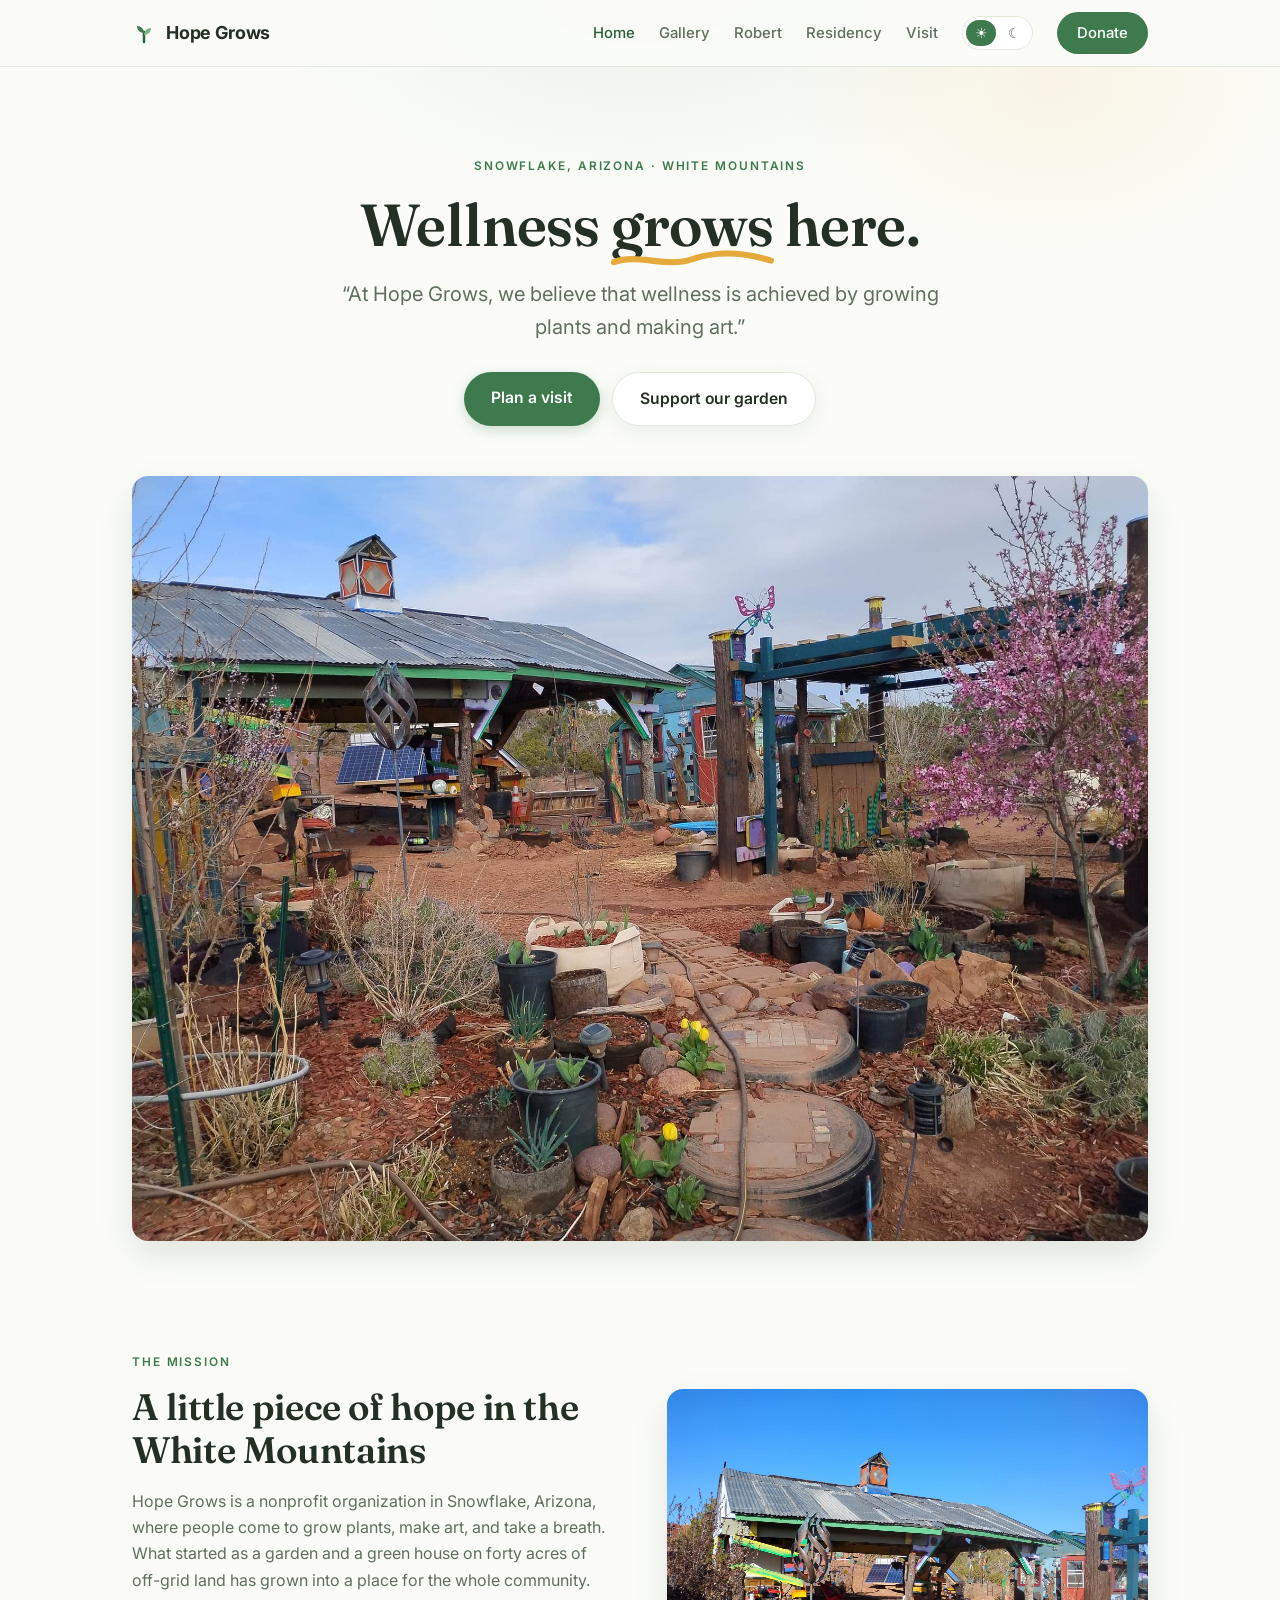
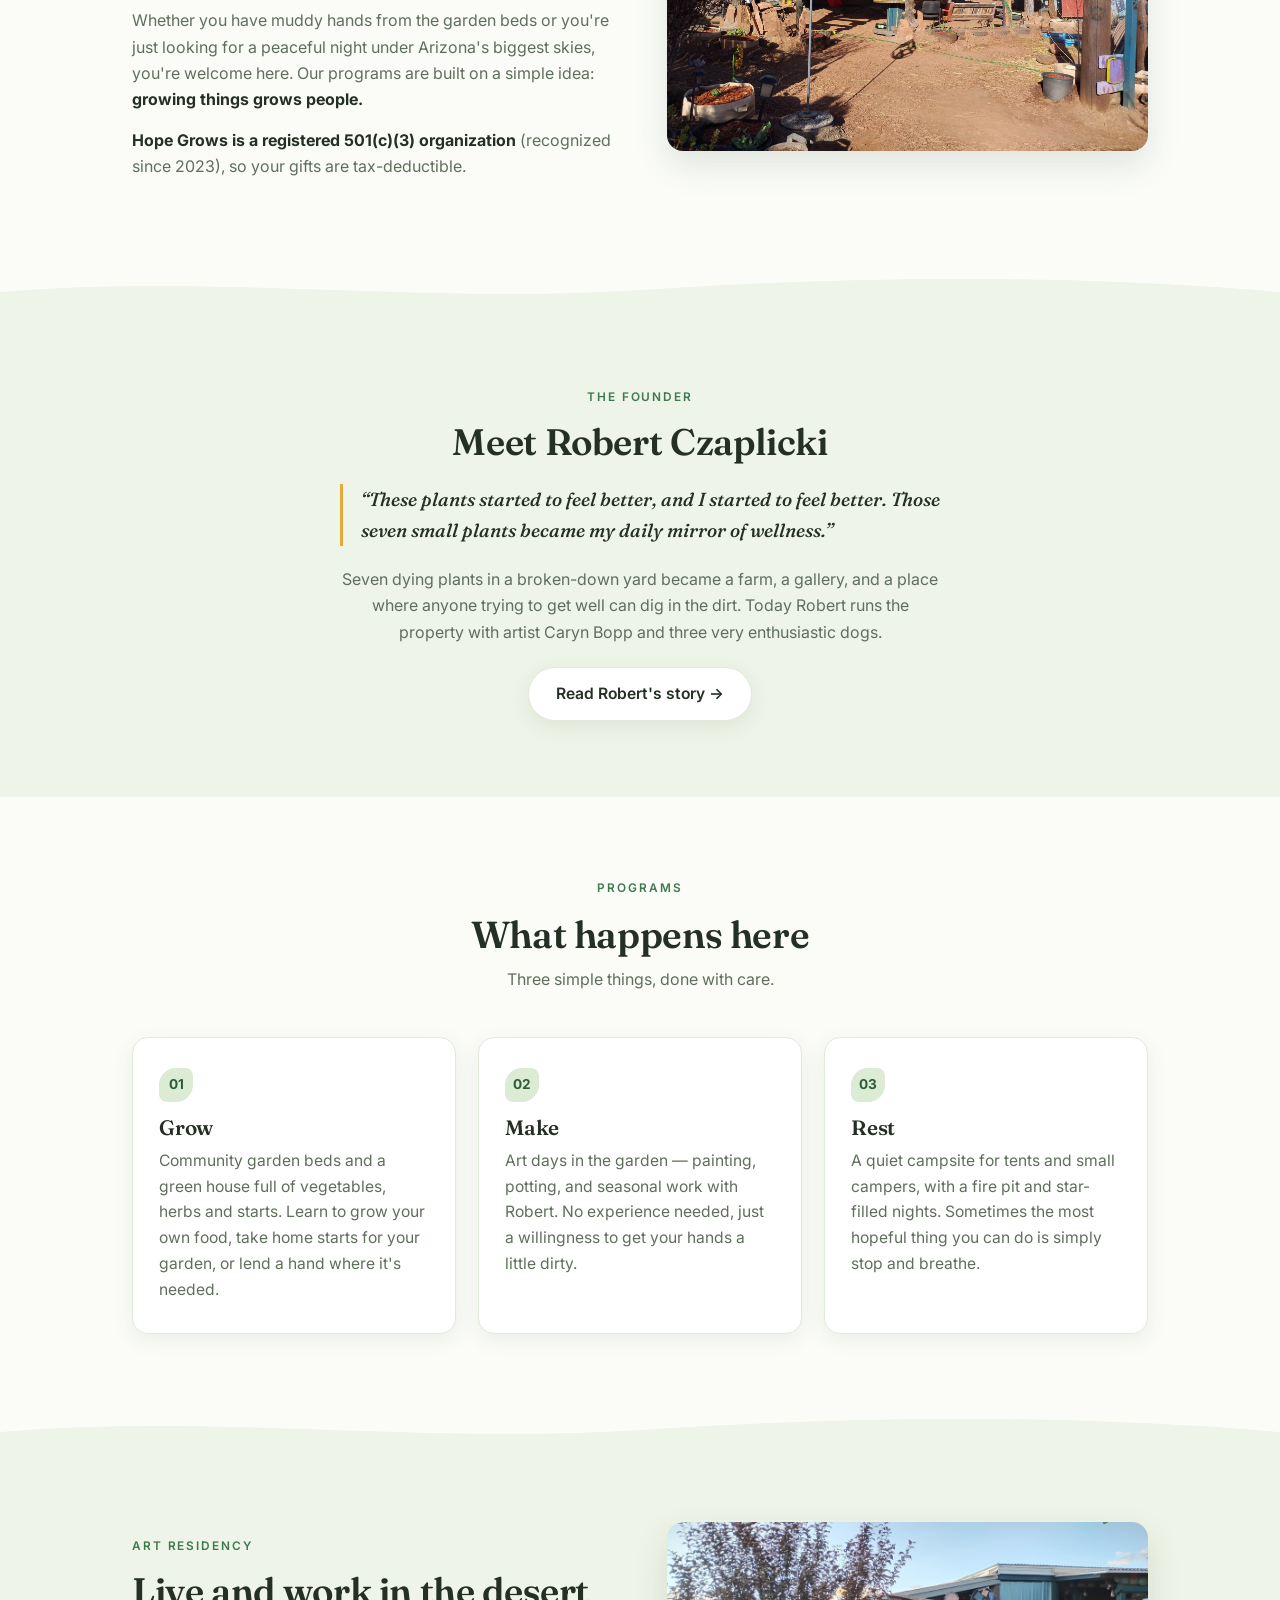
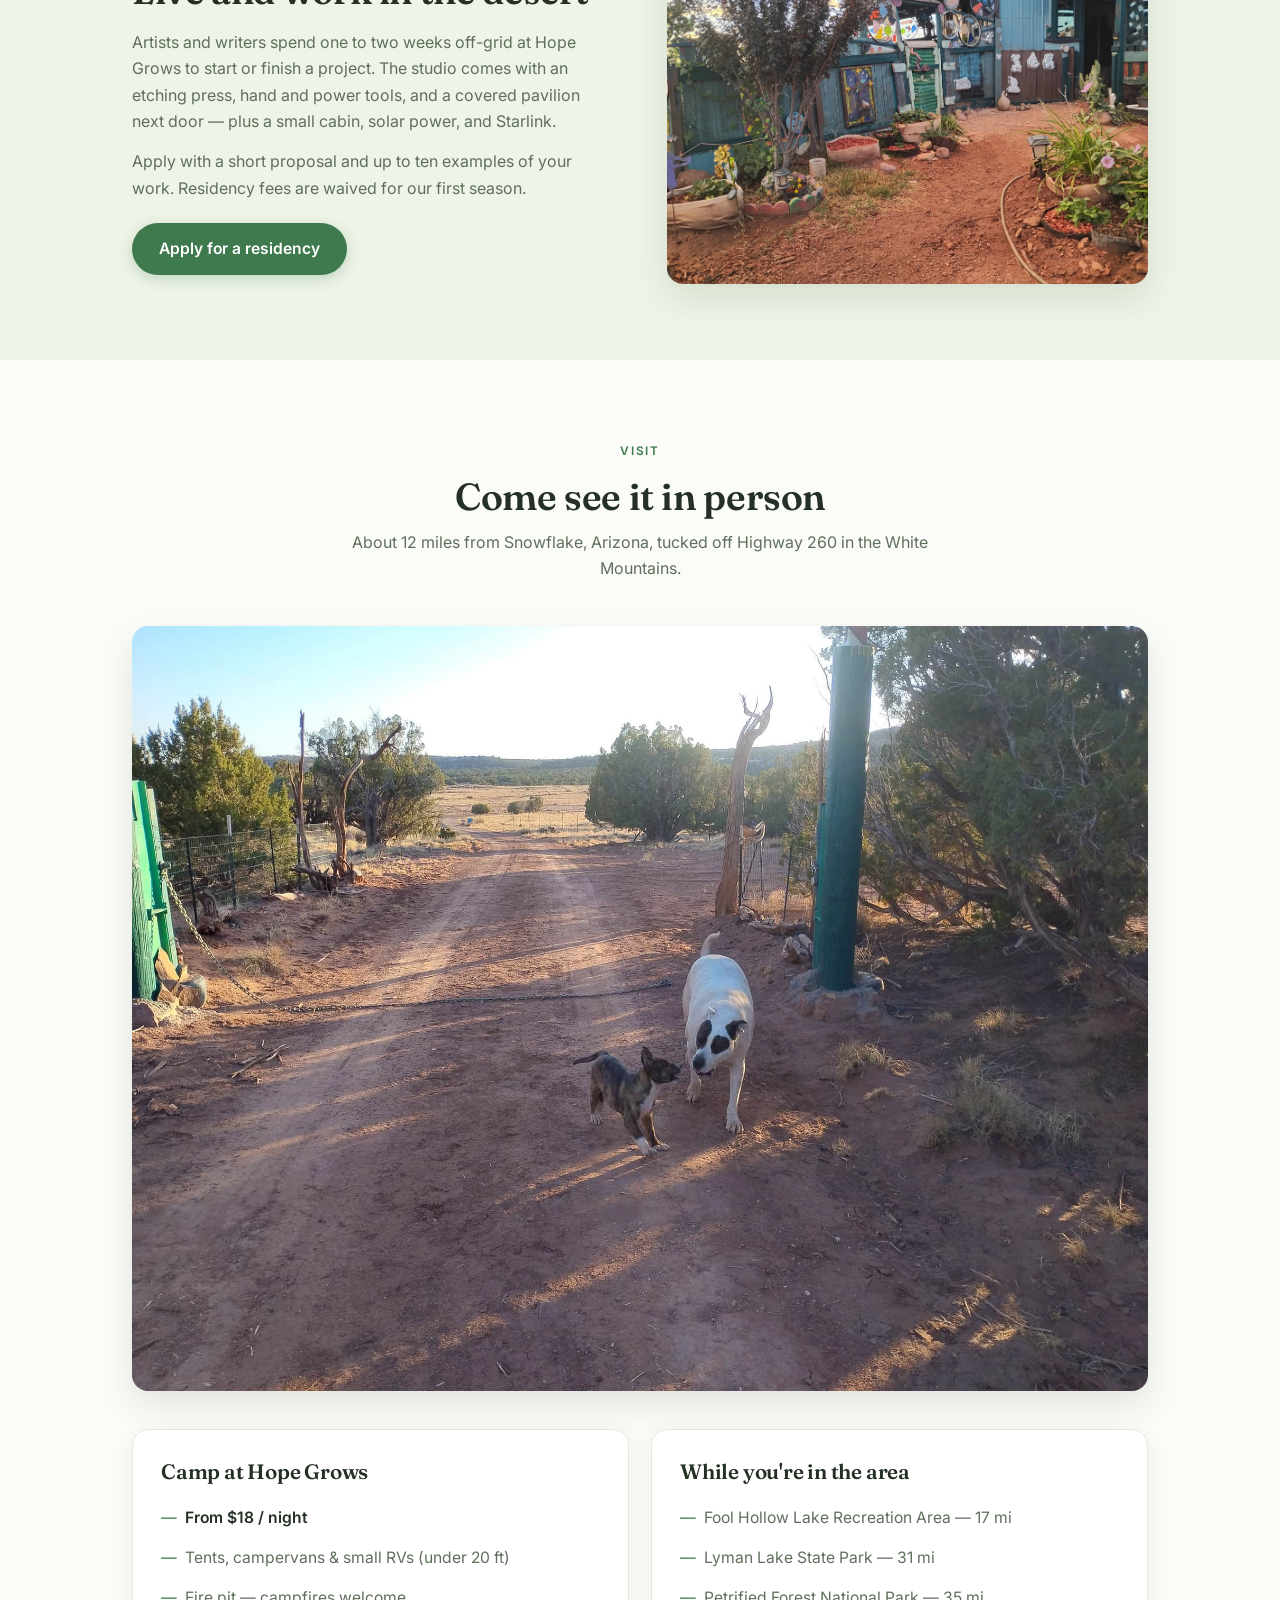
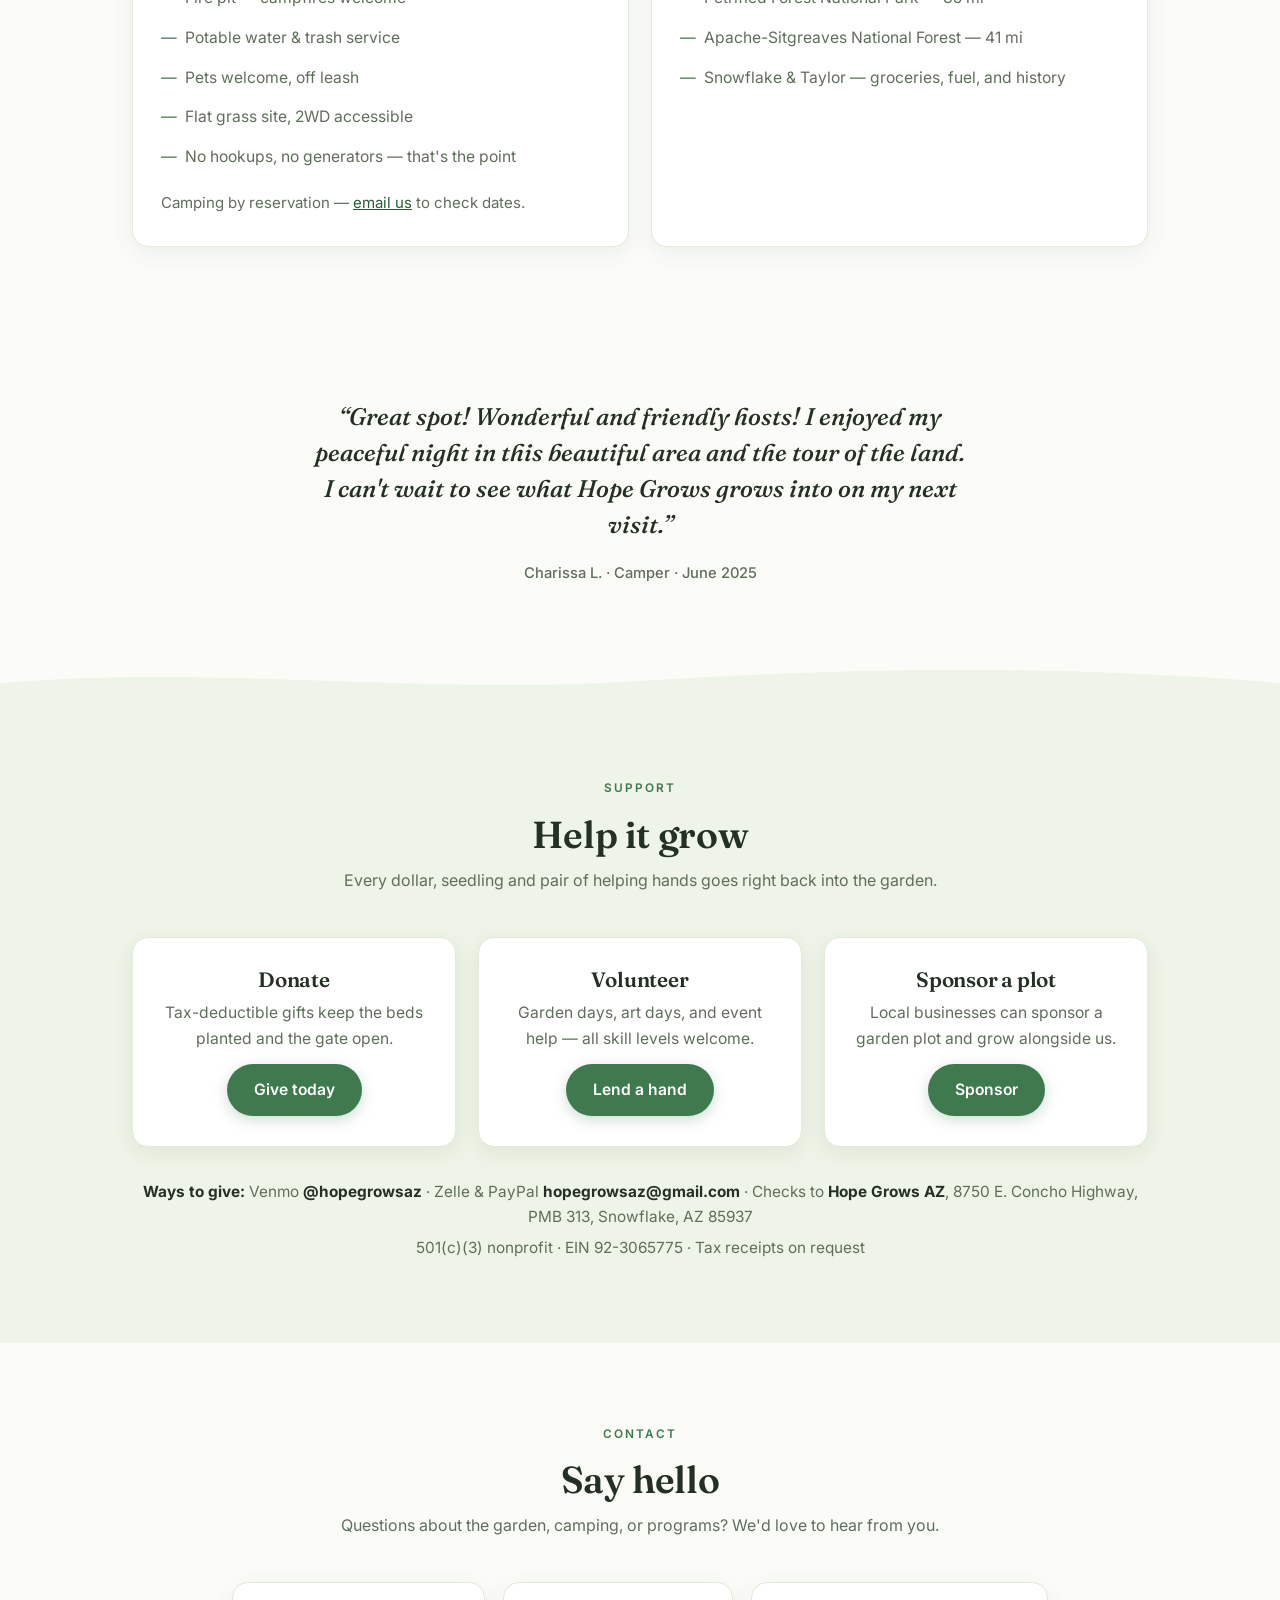
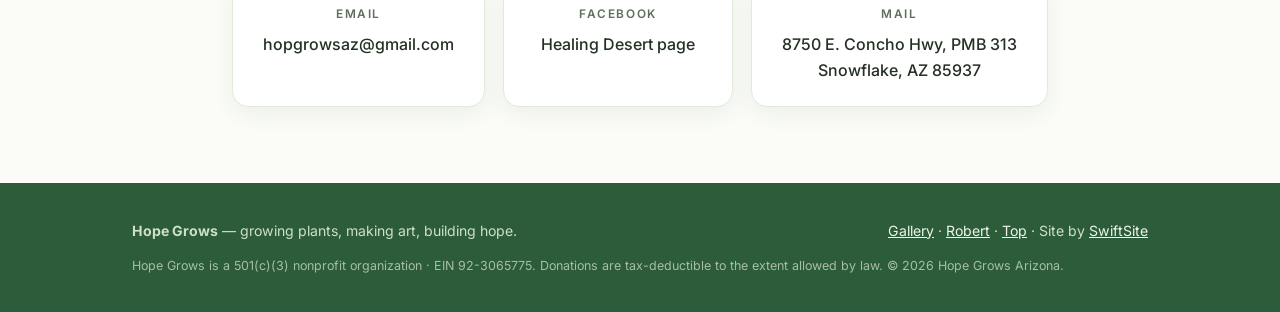
==== work/hope-grows/index.html @ 609e3924 "SwiftSite agency site + Hope Grows site (gallery, Robert, light/dark, leaf bursts)" ====
<!DOCTYPE html>
<html lang="en">
<head>
<meta charset="UTF-8">
<meta name="viewport" content="width=device-width, initial-scale=1.0">
<title>Hope Grows — Wellness Through Plants &amp; Art · Snowflake, Arizona</title>
<meta name="description" content="Hope Grows is a nonprofit in the White Mountains of Arizona where wellness is achieved by growing plants and making art. Founded by Robert Czaplicki. Community garden, art residency, and quiet camping near Snowflake, AZ.">
<!--
  HOPE GROWS — static site (index / gallery / robert).
  EDIT BEFORE GOING LIVE:
    - email addresses (hopgrowsaz@gmail.com, hopegrowsartresidency@gmail.com)
    - photos in assets/photos & assets/gallery — all REAL photos (Hipcamp +
      their own hopegrowsaz.org). Add more real photos; never generated ones.
    - content facts (EIN, address, payments) came from hopegrowsaz.org — confirm
      with Robert. Robert's photo (robert-build.jpg) assumed to be him — confirm.
  Robert does NOT sell his art — it decorates the property.
-->
<link rel="preconnect" href="https://fonts.googleapis.com">
<link rel="preconnect" href="https://fonts.gstatic.com" crossorigin>
<link href="https://fonts.googleapis.com/css2?family=Fraunces:ital,opsz,wght@0,9..144,500;0,9..144,600;0,9..144,700;1,9..144,500&family=Inter:wght@400;500;600;700&display=swap" rel="stylesheet">
<link rel="stylesheet" href="assets/site.css">
<script>try{var t=localStorage.getItem('hg-theme');if(!t)t=window.matchMedia('(prefers-color-scheme: dark)').matches?'dark':'light';if(t==='dark')document.documentElement.classList.add('dark');}catch(e){}</script>
</head>
<body>

<nav>
  <div class="container nav-inner">
    <a class="logo" href="index.html">
      <svg viewBox="0 0 24 24" fill="none" aria-hidden="true">
        <g class="sprout">
          <path class="lg-stem" d="M12 21V11" stroke-width="2.5" stroke-linecap="round"/>
          <path class="lg-1" d="M12 12C12 8 9 5 5 5c0 4 3 7 7 7Z"/>
          <path class="lg-2" d="M12 14c0-4 3-7 7-7 0 4-3 7-7 7Z"/>
        </g>
      </svg>
      Hope Grows
    </a>
    <div class="nav-links">
      <a href="index.html" class="active">Home</a>
      <a href="gallery.html">Gallery</a>
      <a href="robert.html">Robert</a>
      <a href="#residency">Residency</a>
      <a href="#visit">Visit</a>
      <span class="theme-toggle" role="group" aria-label="Color theme">
        <button type="button" class="theme-btn" data-theme="light" aria-label="Light mode" title="Light mode">☀</button>
        <button type="button" class="theme-btn" data-theme="dark" aria-label="Dark mode" title="Dark mode">☾</button>
      </span>
      <a class="nav-donate" href="#support">Donate</a>
    </div>
  </div>
</nav>

<header class="hero" id="top">
  <div class="container">
    <span class="eyebrow">Snowflake, Arizona · White Mountains</span>
    <h1>Wellness <span class="squiggle">grows</span> here.</h1>
    <p class="tagline">“At Hope Grows, we believe that wellness is achieved by growing plants and making art.”</p>
    <div class="hero-btns">
      <a class="btn" href="#visit">Plan a visit</a>
      <a class="btn btn-ghost" href="#support">Support our garden</a>
    </div>
    <div class="photo reveal">
      <img src="assets/photos/property-garden.jpg" alt="The garden at Hope Grows: stepping-stone path, tire planters and a blossoming tree">
    </div>
  </div>
</header>

<section id="mission">
  <div class="container split">
    <div class="reveal">
      <span class="eyebrow">The mission</span>
      <h2>A little piece of hope in the White Mountains</h2>
      <p>Hope Grows is a nonprofit organization in Snowflake, Arizona, where people come to
        grow plants, make art, and take a breath. What started as a garden and a green house
        on forty acres of off-grid land has grown into a place for the whole community.</p>
      <p>Whether you have muddy hands from the garden beds or you're just looking for a
        peaceful night under Arizona's biggest skies, you're welcome here. Our programs are
        built on a simple idea: <strong>growing things grows people.</strong></p>
      <p><strong>Hope Grows is a registered 501(c)(3) organization</strong> (recognized since 2023),
        so your gifts are tax-deductible.</p>
    </div>
    <div class="photo reveal">
      <img src="assets/photos/property-pavilion.jpg" alt="The open-air pavilion at Hope Grows with garden art and a blue sky">
    </div>
  </div>
</section>

<div class="wave" aria-hidden="true"><svg viewBox="0 0 1440 36" preserveAspectRatio="none"><path d="M0 22 C 240 4, 480 34, 720 20 S 1200 4, 1440 22 L1440 36 L0 36 Z" fill="currentColor"/></svg></div>

<section class="section-tint" id="robert-teaser">
  <div class="container" style="text-align:center; max-width:760px;">
    <span class="eyebrow">The founder</span>
    <h2 class="reveal" style="font-size:clamp(1.7rem,3.6vw,2.3rem); margin-bottom:16px;">Meet Robert Czaplicki</h2>
    <div class="pull reveal" style="text-align:left; max-width:600px; margin: 20px auto;">
      “These plants started to feel better, and I started to feel better. Those seven small
      plants became my daily mirror of wellness.”
    </div>
    <p class="reveal" style="color:var(--muted); max-width:600px; margin:0 auto 22px;">
      Seven dying plants in a broken-down yard became a farm, a gallery, and a place where
      anyone trying to get well can dig in the dirt. Today Robert runs the property with
      artist Caryn Bopp and three very enthusiastic dogs.</p>
    <a class="btn btn-ghost reveal" href="robert.html">Read Robert's story →</a>
  </div>
</section>

<section id="programs">
  <div class="container">
    <div class="section-head">
      <span class="eyebrow">Programs</span>
      <h2>What happens here</h2>
      <p>Three simple things, done with care.</p>
    </div>
    <div class="grid-3">
      <article class="card reveal">
        <div class="leaf-dot">01</div>
        <h3>Grow</h3>
        <p>Community garden beds and a green house full of vegetables, herbs and starts.
          Learn to grow your own food, take home starts for your garden, or lend a hand
          where it's needed.</p>
      </article>
      <article class="card reveal">
        <div class="leaf-dot">02</div>
        <h3>Make</h3>
        <p>Art days in the garden — painting, potting, and seasonal work with Robert.
          No experience needed, just a willingness to get your hands a little dirty.</p>
      </article>
      <article class="card reveal">
        <div class="leaf-dot">03</div>
        <h3>Rest</h3>
        <p>A quiet campsite for tents and small campers, with a fire pit and star-filled
          nights. Sometimes the most hopeful thing you can do is simply stop and breathe.</p>
      </article>
    </div>
  </div>
</section>

<div class="wave" aria-hidden="true"><svg viewBox="0 0 1440 36" preserveAspectRatio="none"><path d="M0 22 C 240 4, 480 34, 720 20 S 1200 4, 1440 22 L1440 36 L0 36 Z" fill="currentColor"/></svg></div>

<section id="residency" class="section-tint">
  <div class="container split">
    <div class="reveal">
      <span class="eyebrow">Art residency</span>
      <h2>Live and work in the desert</h2>
      <p>Artists and writers spend one to two weeks off-grid at Hope Grows to start or
        finish a project. The studio comes with an etching press, hand and power tools,
        and a covered pavilion next door — plus a small cabin, solar power, and Starlink.</p>
      <p>Apply with a short proposal and up to ten examples of your work. Residency fees
        are waived for our first season.</p>
      <a class="btn" href="mailto:hopegrowsartresidency@gmail.com?subject=Art%20Residency" style="margin-top:8px">Apply for a residency</a>
    </div>
    <div class="photo reveal">
      <img src="assets/photos/residency-studio.jpg" alt="The art studio at Hope Grows">
    </div>
  </div>
</section>

<section id="visit">
  <div class="container">
    <div class="section-head">
      <span class="eyebrow">Visit</span>
      <h2>Come see it in person</h2>
      <p>About 12 miles from Snowflake, Arizona, tucked off Highway 260 in the White Mountains.</p>
    </div>
    <div class="photo photo-band reveal">
      <img src="assets/photos/property-road.jpg" alt="The dirt road and gate at Hope Grows in golden evening light">
    </div>
    <div class="visit-grid">
      <div class="visit-card reveal">
        <h3>Camp at Hope Grows</h3>
        <ul>
          <li><span class="price">From $18 / night</span></li>
          <li>Tents, campervans &amp; small RVs (under 20 ft)</li>
          <li>Fire pit — campfires welcome</li>
          <li>Potable water &amp; trash service</li>
          <li>Pets welcome, off leash</li>
          <li>Flat grass site, 2WD accessible</li>
          <li>No hookups, no generators — that's the point</li>
        </ul>
        <p style="margin-top:14px;color:var(--muted);font-size:0.94rem">
          Camping by reservation —
          <a href="mailto:hopgrowsaz@gmail.com?subject=Camping%20reservation%20request">email us</a>
          to check dates.</p>
      </div>
      <div class="visit-card reveal">
        <h3>While you're in the area</h3>
        <ul>
          <li>Fool Hollow Lake Recreation Area — 17 mi</li>
          <li>Lyman Lake State Park — 31 mi</li>
          <li>Petrified Forest National Park — 35 mi</li>
          <li>Apache-Sitgreaves National Forest — 41 mi</li>
          <li>Snowflake &amp; Taylor — groceries, fuel, and history</li>
        </ul>
      </div>
    </div>
  </div>
</section>

<section id="testimonial">
  <div class="container quote reveal">
    <blockquote>“Great spot! Wonderful and friendly hosts! I enjoyed my peaceful night in this beautiful
      area and the tour of the land. I can't wait to see what Hope Grows grows into on my next visit.”</blockquote>
    <cite>Charissa L. · Camper · June 2025</cite>
  </div>
</section>

<div class="wave" aria-hidden="true"><svg viewBox="0 0 1440 36" preserveAspectRatio="none"><path d="M0 22 C 240 4, 480 34, 720 20 S 1200 4, 1440 22 L1440 36 L0 36 Z" fill="currentColor"/></svg></div>

<section id="support" class="section-tint">
  <div class="container">
    <div class="section-head">
      <span class="eyebrow">Support</span>
      <h2>Help it grow</h2>
      <p>Every dollar, seedling and pair of helping hands goes right back into the garden.</p>
    </div>
    <div class="grid-3">
      <div class="card reveal" style="text-align:center">
        <h3>Donate</h3>
        <p>Tax-deductible gifts keep the beds planted and the gate open.</p>
        <a class="btn" href="mailto:hopgrowsaz@gmail.com?subject=I%20want%20to%20donate" style="margin-top:12px">Give today</a>
      </div>
      <div class="card reveal" style="text-align:center">
        <h3>Volunteer</h3>
        <p>Garden days, art days, and event help — all skill levels welcome.</p>
        <a class="btn" href="mailto:hopgrowsaz@gmail.com?subject=Volunteering%20at%20Hope%20Grows" style="margin-top:12px">Lend a hand</a>
      </div>
      <div class="card reveal" style="text-align:center">
        <h3>Sponsor a plot</h3>
        <p>Local businesses can sponsor a garden plot and grow alongside us.</p>
        <a class="btn" href="mailto:hopgrowsaz@gmail.com?subject=Sponsoring%20a%20garden%20plot" style="margin-top:12px">Sponsor</a>
      </div>
    </div>
    <div class="donate-ways reveal">
      <p><strong>Ways to give:</strong> Venmo <strong>@hopegrowsaz</strong> · Zelle &amp; PayPal
        <strong>hopegrowsaz@gmail.com</strong> · Checks to <strong>Hope Grows AZ</strong>,
        8750 E. Concho Highway, PMB 313, Snowflake, AZ 85937</p>
      <p>501(c)(3) nonprofit · EIN 92-3065775 · Tax receipts on request</p>
    </div>
  </div>
</section>

<section id="contact">
  <div class="container">
    <div class="section-head">
      <span class="eyebrow">Contact</span>
      <h2>Say hello</h2>
      <p>Questions about the garden, camping, or programs? We'd love to hear from you.</p>
    </div>
    <div class="contact-grid">
      <div class="contact-item reveal">
        <div class="label">Email</div>
        <a href="mailto:hopgrowsaz@gmail.com">hopgrowsaz@gmail.com</a>
      </div>
      <div class="contact-item reveal">
        <div class="label">Facebook</div>
        <a href="https://www.facebook.com/healingdesert/" target="_blank" rel="noopener">Healing Desert page</a>
      </div>
      <div class="contact-item reveal">
        <div class="label">Mail</div>
        <span>8750 E. Concho Hwy, PMB 313<br>Snowflake, AZ 85937</span>
      </div>
    </div>
  </div>
</section>

<footer>
  <div class="container">
    <div class="footer-inner">
      <div><strong>Hope Grows</strong> — growing plants, making art, building hope.</div>
      <div><a href="gallery.html">Gallery</a> · <a href="robert.html">Robert</a> · <a href="index.html#top">Top</a> · Site by <a href="../../index.html">SwiftSite</a></div>
    </div>
    <p class="fine">Hope Grows is a 501(c)(3) nonprofit organization · EIN 92-3065775. Donations are tax-deductible
      to the extent allowed by law. © <span id="yr"></span> Hope Grows Arizona.</p>
  </div>
</footer>

<script src="assets/site.js"></script>
</body>
</html>
---- work/hope-grows/assets/site.css ----
/* Hope Grows — simple, friendly, alive. v8 */

:root {
  --bg: #fbfcf8;
  --surface: #ffffff;
  --tint: #eef4e7;
  --ink: #243024;
  --muted: #5f6f5c;
  --line: #e2ead9;
  --green: #3e7a4e;
  --green-deep: #2c5c39;
  --green-soft: #dcebd4;
  --honey: #e6a93c;
  --radius: 16px;
  --shadow: 0 6px 22px rgba(46, 80, 50, 0.08);
  --shadow-lift: 0 14px 34px rgba(46, 80, 50, 0.13);
  --sans: "Inter", system-ui, -apple-system, "Segoe UI", Roboto, Helvetica, Arial, sans-serif;
  --serif: "Fraunces", Georgia, "Times New Roman", serif;
  /* component tokens (flipped by dark mode) */
  --btn-bg: var(--green);
  --btn-hover: var(--green-deep);
  --link: var(--green-deep);
  --footer-bg: var(--green-deep);
  --footer-text: #cfe0c8;
  --nav-bg: rgba(251, 252, 248, 0.92);
  --leaf1: #3e7a4e;
  --leaf2: #7bb184;
  --toggle-active-text: #ffffff;
}

/* ---------- dark mode ---------- */
html.dark {
  --bg: #0f150f;
  --surface: #171f18;
  --tint: #1a241b;
  --ink: #e9f1e6;
  --muted: #a6b7a3;
  --line: #2a372b;
  --green: #4db271;
  --green-deep: #8ad9a2;
  --green-soft: #233528;
  --btn-bg: #2f7a48;
  --btn-hover: #368950;
  --link: #8ad9a2;
  --footer-bg: #0a0f0a;
  --footer-text: #a9bba6;
  --nav-bg: rgba(10, 15, 10, 0.9);
  --leaf1: #4db271;
  --leaf2: #8fe0a6;
  --toggle-active-text: #0f150f;
  --shadow: 0 6px 22px rgba(0, 0, 0, 0.35);
  --shadow-lift: 0 14px 34px rgba(0, 0, 0, 0.5);
}
* { margin: 0; padding: 0; box-sizing: border-box; }
html { scroll-behavior: smooth; }
body {
  font-family: var(--sans);
  background: var(--bg);
  color: var(--ink);
  line-height: 1.65;
  -webkit-font-smoothing: antialiased;
  overflow-x: hidden;
}
h1, h2, h3 { font-family: var(--serif); font-weight: 600; line-height: 1.16; letter-spacing: -0.01em; }
a { color: var(--link); }
img { max-width: 100%; display: block; }
.container { max-width: 1060px; margin: 0 auto; padding: 0 22px; }

.eyebrow {
  text-transform: uppercase;
  letter-spacing: 0.16em;
  font-size: 0.74rem;
  font-weight: 600;
  color: var(--green);
  display: inline-block;
  margin-bottom: 14px;
}

/* squiggle underline — one small hand-drawn touch */
.squiggle { position: relative; white-space: nowrap; }
.squiggle::after {
  content: "";
  position: absolute;
  left: 0; right: 0; bottom: -0.12em;
  height: 0.3em;
  background-image: url("data:image/svg+xml,%3Csvg xmlns='http://www.w3.org/2000/svg' viewBox='0 0 120 12' preserveAspectRatio='none'%3E%3Cpath d='M2 8 C 20 2, 40 12, 60 6 S 100 2, 118 7' fill='none' stroke='%23e6a93c' stroke-width='4' stroke-linecap='round'/%3E%3C/svg%3E");
  background-size: 100% 100%;
  background-repeat: no-repeat;
}

/* ---------- nav ---------- */
nav {
  position: sticky; top: 0; z-index: 40;
  background: var(--nav-bg);
  backdrop-filter: blur(10px);
  -webkit-backdrop-filter: blur(10px);
  border-bottom: 1px solid var(--line);
}
.nav-inner { display: flex; align-items: center; justify-content: space-between; height: 66px; }
.logo { display: flex; align-items: center; gap: 10px; font-weight: 700; font-size: 1.12rem; color: var(--ink); text-decoration: none; letter-spacing: -0.01em; }
.logo svg { width: 24px; height: 24px; }
.logo .lg-stem { stroke: var(--green-deep); }
.logo .lg-1 { fill: var(--leaf1); }
.logo .lg-2 { fill: var(--leaf2); }
.logo .sprout { transform-origin: bottom center; animation: sway 4.5s ease-in-out infinite alternate; }
.nav-links { display: flex; gap: 24px; align-items: center; }
.nav-links a { color: var(--muted); text-decoration: none; font-size: 0.93rem; font-weight: 500; }
.nav-links a:hover, .nav-links a.active { color: var(--green-deep); }
.nav-donate {
  background: var(--btn-bg); color: #fff !important;
  padding: 9px 20px; border-radius: 999px;
  font-weight: 600; font-size: 0.9rem;
  transition: background 0.15s, transform 0.15s;
}
.nav-donate:hover { background: var(--btn-hover); transform: translateY(-1px); }

/* light / dark toggle */
.theme-toggle {
  display: inline-flex;
  gap: 3px;
  background: var(--surface);
  border: 1px solid var(--line);
  border-radius: 999px;
  padding: 3px;
}
.theme-btn {
  border: 0;
  background: transparent;
  cursor: pointer;
  width: 30px; height: 26px;
  border-radius: 999px;
  color: var(--muted);
  font-size: 0.9rem;
  line-height: 1;
  display: flex;
  align-items: center;
  justify-content: center;
  transition: background 0.15s, color 0.15s;
}
.theme-btn:hover { color: var(--ink); }
.theme-btn.active {
  background: var(--green);
  color: var(--toggle-active-text);
}

/* ---------- buttons ---------- */
.btn {
  display: inline-block;
  background: var(--btn-bg); color: #fff;
  padding: 13px 27px; border-radius: 999px;
  text-decoration: none; font-weight: 600; font-size: 0.98rem;
  transition: background 0.15s, transform 0.15s, box-shadow 0.15s;
  box-shadow: 0 4px 14px rgba(62, 122, 78, 0.25);
}
.btn:hover { background: var(--btn-hover); transform: translateY(-2px); box-shadow: 0 8px 20px rgba(62, 122, 78, 0.3); }
.btn-ghost {
  background: var(--surface); color: var(--ink);
  border: 1px solid var(--line);
  box-shadow: var(--shadow);
}
.btn-ghost:hover { background: var(--surface); border-color: #cfdcc4; transform: translateY(-2px); }

/* ---------- hero ---------- */
.hero { padding: 84px 0 30px; text-align: center; position: relative; }
.hero::before {
  content: "";
  position: absolute; inset: -84px 0 auto 0; height: 560px;
  background:
    radial-gradient(560px 320px at 50% 0%, rgba(62, 122, 78, 0.09), transparent 70%),
    radial-gradient(380px 260px at 82% 18%, rgba(230, 169, 60, 0.10), transparent 70%);
  pointer-events: none;
}
.hero h1 { font-size: clamp(2.3rem, 5.6vw, 3.7rem); margin-bottom: 18px; position: relative; }
.hero .tagline { font-size: clamp(1.05rem, 2.4vw, 1.26rem); color: var(--muted); max-width: 620px; margin: 0 auto 28px; position: relative; }
.hero-btns { display: flex; gap: 12px; justify-content: center; flex-wrap: wrap; margin-bottom: 50px; position: relative; }
.photo { border-radius: var(--radius); overflow: hidden; box-shadow: var(--shadow-lift); }
.photo img { width: 100%; height: auto; transition: transform 0.5s ease; }
.photo:hover img { transform: scale(1.02); }

/* wavy divider — gentle, once per section break */
.wave { display: block; width: 100%; height: 36px; color: var(--tint); }
.wave svg { display: block; width: 100%; height: 100%; }

/* ---------- sections ---------- */
section { padding: 76px 0; position: relative; }
.section-tint { background: var(--tint); }
.section-head { text-align: center; margin-bottom: 44px; }
.section-head h2 { font-size: clamp(1.7rem, 3.6vw, 2.35rem); margin-bottom: 10px; }
.section-head p { color: var(--muted); max-width: 620px; margin: 0 auto; }

.split { display: grid; grid-template-columns: 1fr 1fr; gap: 54px; align-items: center; }
.split h2 { font-size: clamp(1.7rem, 3.6vw, 2.3rem); margin-bottom: 16px; }
.split p { color: var(--muted); margin-bottom: 14px; }
.split strong { color: var(--ink); }

/* ---------- cards ---------- */
.grid-3 { display: grid; grid-template-columns: repeat(3, 1fr); gap: 22px; }
.card {
  background: var(--surface);
  border: 1px solid var(--line);
  border-radius: var(--radius);
  padding: 30px 26px;
  box-shadow: var(--shadow);
  transition: transform 0.2s, box-shadow 0.2s;
}
.card:hover { transform: translateY(-4px); box-shadow: var(--shadow-lift); }
.card h3 { font-size: 1.3rem; margin-bottom: 8px; }
.card p { color: var(--muted); font-size: 0.98rem; }
.card .leaf-dot {
  width: 34px; height: 34px; border-radius: 50% 8px 50% 8px;
  background: var(--green-soft); margin-bottom: 14px;
  display: flex; align-items: center; justify-content: center;
  color: var(--green-deep); font-weight: 700; font-size: 0.85rem;
}

/* pull quote + signature */
.pull {
  border-left: 3px solid var(--honey);
  padding-left: 18px;
  margin: 20px 0;
  font-family: var(--serif); font-style: italic; font-weight: 500;
  font-size: 1.18rem; color: var(--ink);
}
.signature { font-family: var(--serif); font-style: italic; font-weight: 600; font-size: 1.15rem; color: var(--green-deep); display: inline-block; margin-top: 8px; }
.muted-link { font-weight: 500; font-size: 0.95rem; }

/* visit */
.photo-band { margin-bottom: 38px; }
.visit-grid { display: grid; grid-template-columns: 1fr 1fr; gap: 22px; }
.visit-card {
  background: var(--surface); border: 1px solid var(--line);
  border-radius: var(--radius); padding: 30px 28px;
  box-shadow: var(--shadow);
}
.visit-card h3 { margin-bottom: 14px; font-size: 1.3rem; }
.visit-card ul { list-style: none; }
.visit-card li { padding: 7px 0 7px 24px; position: relative; color: var(--muted); font-size: 0.98rem; }
.visit-card li::before { content: "—"; position: absolute; left: 0; color: var(--green); }
.price { font-weight: 600; color: var(--ink); }

/* testimonial */
.quote { text-align: center; max-width: 700px; margin: 0 auto; }
.quote blockquote {
  font-family: var(--serif); font-style: italic; font-weight: 500;
  font-size: clamp(1.15rem, 2.8vw, 1.5rem);
  line-height: 1.5; margin-bottom: 16px;
}
.quote cite { font-style: normal; color: var(--muted); font-size: 0.92rem; font-weight: 500; }

/* donate ways */
.donate-ways { text-align: center; margin-top: 32px; color: var(--muted); font-size: 0.96rem; }
.donate-ways p { margin-bottom: 6px; }
.donate-ways strong { color: var(--ink); }

/* contact */
.contact-grid { display: flex; gap: 18px; justify-content: center; flex-wrap: wrap; }
.contact-item {
  background: var(--surface); border: 1px solid var(--line);
  border-radius: var(--radius); padding: 22px 30px; min-width: 230px;
  text-align: center; box-shadow: var(--shadow);
}
.contact-item .label { font-size: 0.74rem; text-transform: uppercase; letter-spacing: 0.14em; color: var(--muted); font-weight: 600; margin-bottom: 6px; }
.contact-item a, .contact-item span { color: var(--ink); text-decoration: none; font-weight: 500; }
.contact-item a:hover { color: var(--green-deep); }

/* ---------- footer ---------- */
footer { background: var(--footer-bg); color: var(--footer-text); padding: 36px 0; font-size: 0.88rem; transition: background 0.25s, color 0.25s; }
.footer-inner { display: flex; justify-content: space-between; gap: 16px; flex-wrap: wrap; align-items: center; }
footer a { color: #eef5ea; }
.fine { opacity: 0.75; margin-top: 14px; font-size: 0.78rem; }

/* ---------- gallery page ---------- */
.page-hero { padding: 70px 0 40px; text-align: center; }
.page-hero h1 { font-size: clamp(2.1rem, 5vw, 3.2rem); margin-bottom: 12px; }
.page-hero p { color: var(--muted); max-width: 600px; margin: 0 auto; }
.gallery-columns { columns: 3; column-gap: 18px; }
.gallery-columns figure {
  break-inside: avoid;
  margin-bottom: 18px;
  border-radius: var(--radius);
  overflow: hidden;
  box-shadow: var(--shadow);
  background: var(--surface);
  cursor: zoom-in;
  position: relative;
}
.gallery-columns img { width: 100%; transition: transform 0.4s ease; }
.gallery-columns figure:hover img { transform: scale(1.03); }
.gallery-columns figcaption {
  padding: 10px 14px;
  font-size: 0.82rem;
  color: var(--muted);
  background: var(--surface);
  border-top: 1px solid var(--line);
}
/* lightbox */
.lightbox {
  position: fixed; inset: 0; z-index: 90;
  background: rgba(20, 28, 20, 0.9);
  display: none;
  align-items: center; justify-content: center;
  padding: 4vh 4vw;
  cursor: zoom-out;
}
.lightbox.open { display: flex; }
.lightbox img { max-width: 92vw; max-height: 88vh; border-radius: 10px; box-shadow: 0 20px 60px rgba(0,0,0,0.5); }

/* ---------- Robert page ---------- */
.person { display: grid; grid-template-columns: 0.9fr 1.1fr; gap: 50px; align-items: start; }
.person-photo { border-radius: var(--radius); overflow: hidden; box-shadow: var(--shadow-lift); }
.person-photo img { width: 100%; height: auto; }
.person-photo figcaption {
  background: var(--surface); border-top: 1px solid var(--line);
  padding: 10px 14px; font-size: 0.8rem; color: var(--muted);
}
.person-body h1 { font-size: clamp(2.1rem, 5vw, 3.1rem); margin-bottom: 6px; }
.person-body .sub { color: var(--muted); margin-bottom: 22px; }
.person-body p { color: var(--muted); margin-bottom: 14px; }
.person-body p strong { color: var(--ink); }
.mini-grid { display: grid; grid-template-columns: 1fr 1fr; gap: 18px; margin-top: 44px; }

/* ---------- living details ---------- */
.reveal { opacity: 0; transform: translateY(14px); transition: opacity 0.7s ease, transform 0.7s ease; }
.reveal.visible { opacity: 1; transform: none; }

@keyframes sway {
  from { transform: rotate(-4deg); }
  to { transform: rotate(4deg); }
}

/* falling leaf from clicks — AFB-style canvas burst (drawn leaves, no DOM nodes) */
#leafs {
  position: fixed;
  inset: 0;
  width: 100%;
  height: 100%;
  pointer-events: none;
  z-index: 9999;
}

/* ---------- responsive ---------- */
@media (max-width: 880px) {
  .grid-3, .visit-grid, .mini-grid { grid-template-columns: 1fr; }
  .split, .person { grid-template-columns: 1fr; gap: 30px; }
  .split-photo, .person-photo { order: -1; }
  .gallery-columns { columns: 2; }
  .nav-links { gap: 14px; }
  section { padding: 56px 0; }
  .hero { padding-top: 56px; }
}
@media (max-width: 560px) {
  .nav-links a:not(.nav-donate) { display: none; }
  .hero-btns .btn { width: 100%; text-align: center; }
  .gallery-columns { columns: 1; }
}
@media (prefers-reduced-motion: reduce) {
  html { scroll-behavior: auto; }
  * { animation: none !important; transition: none !important; }
  .reveal { opacity: 1; transform: none; }
}
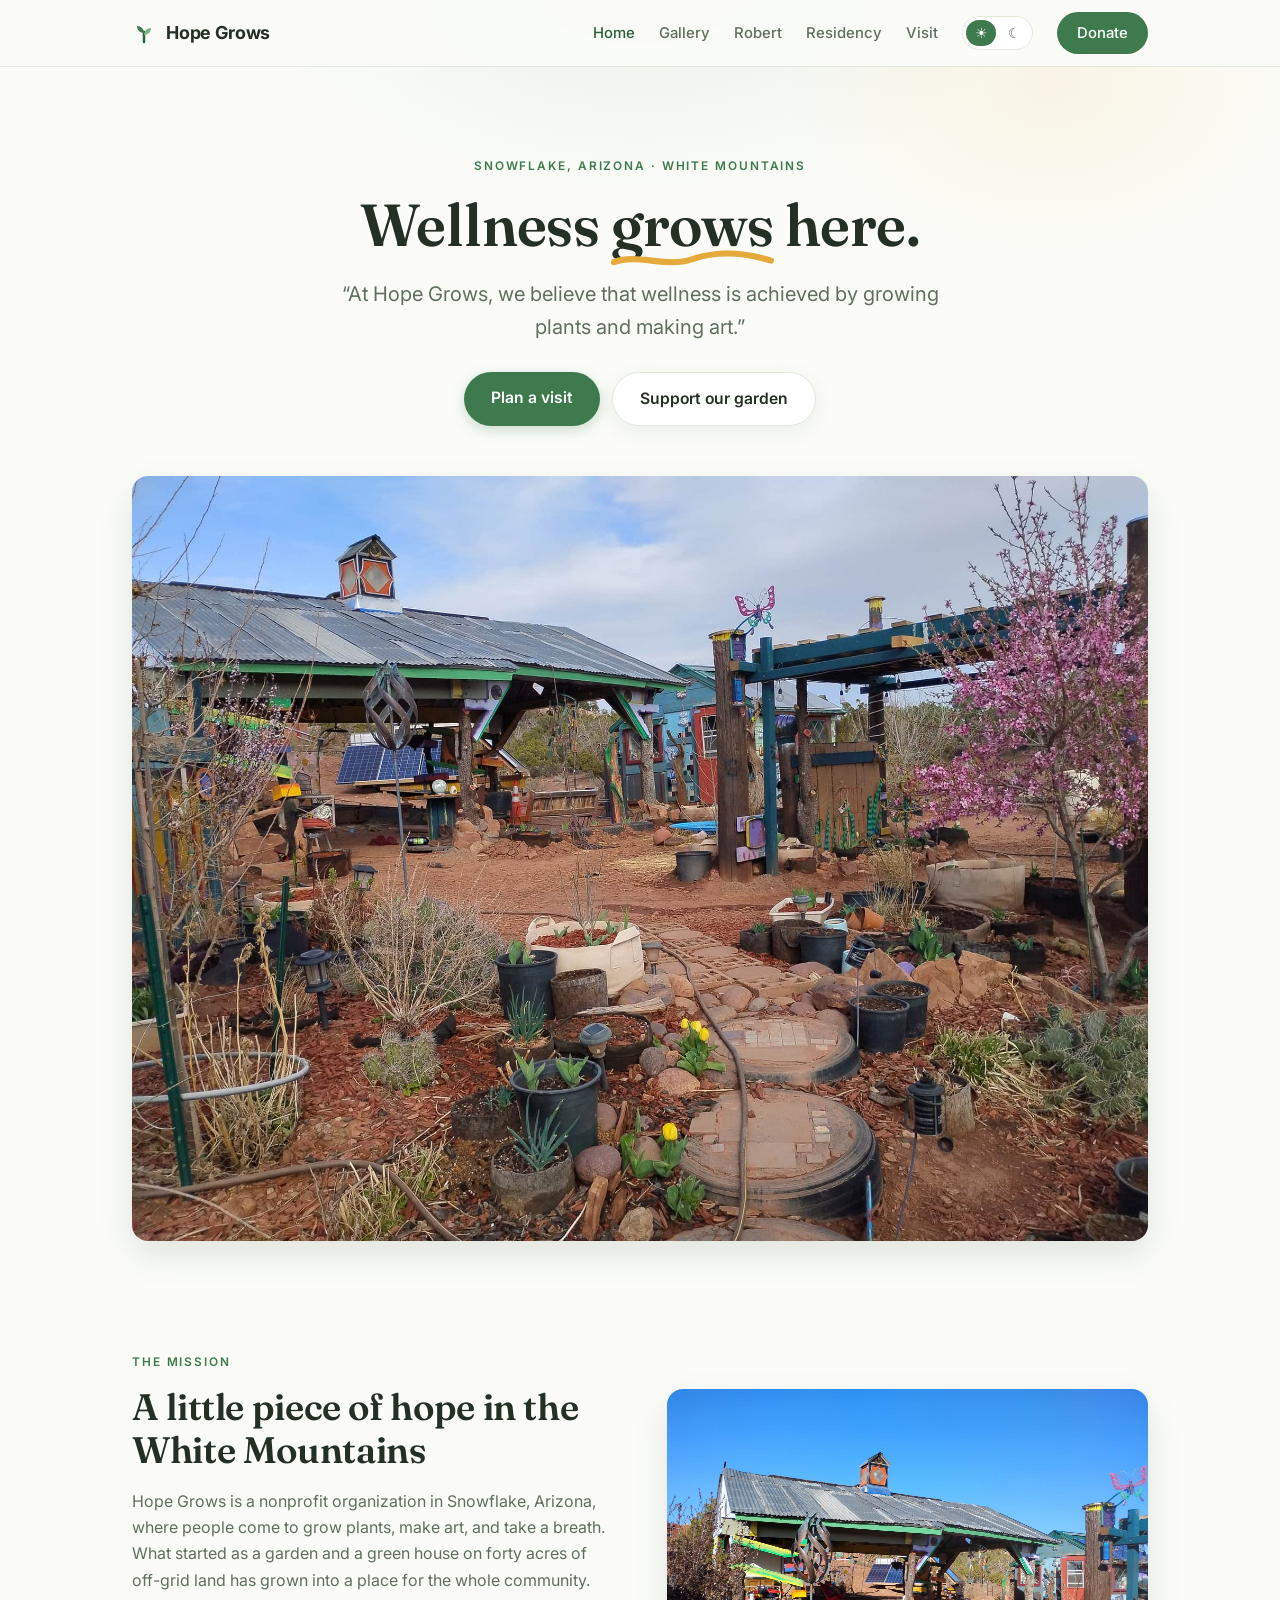
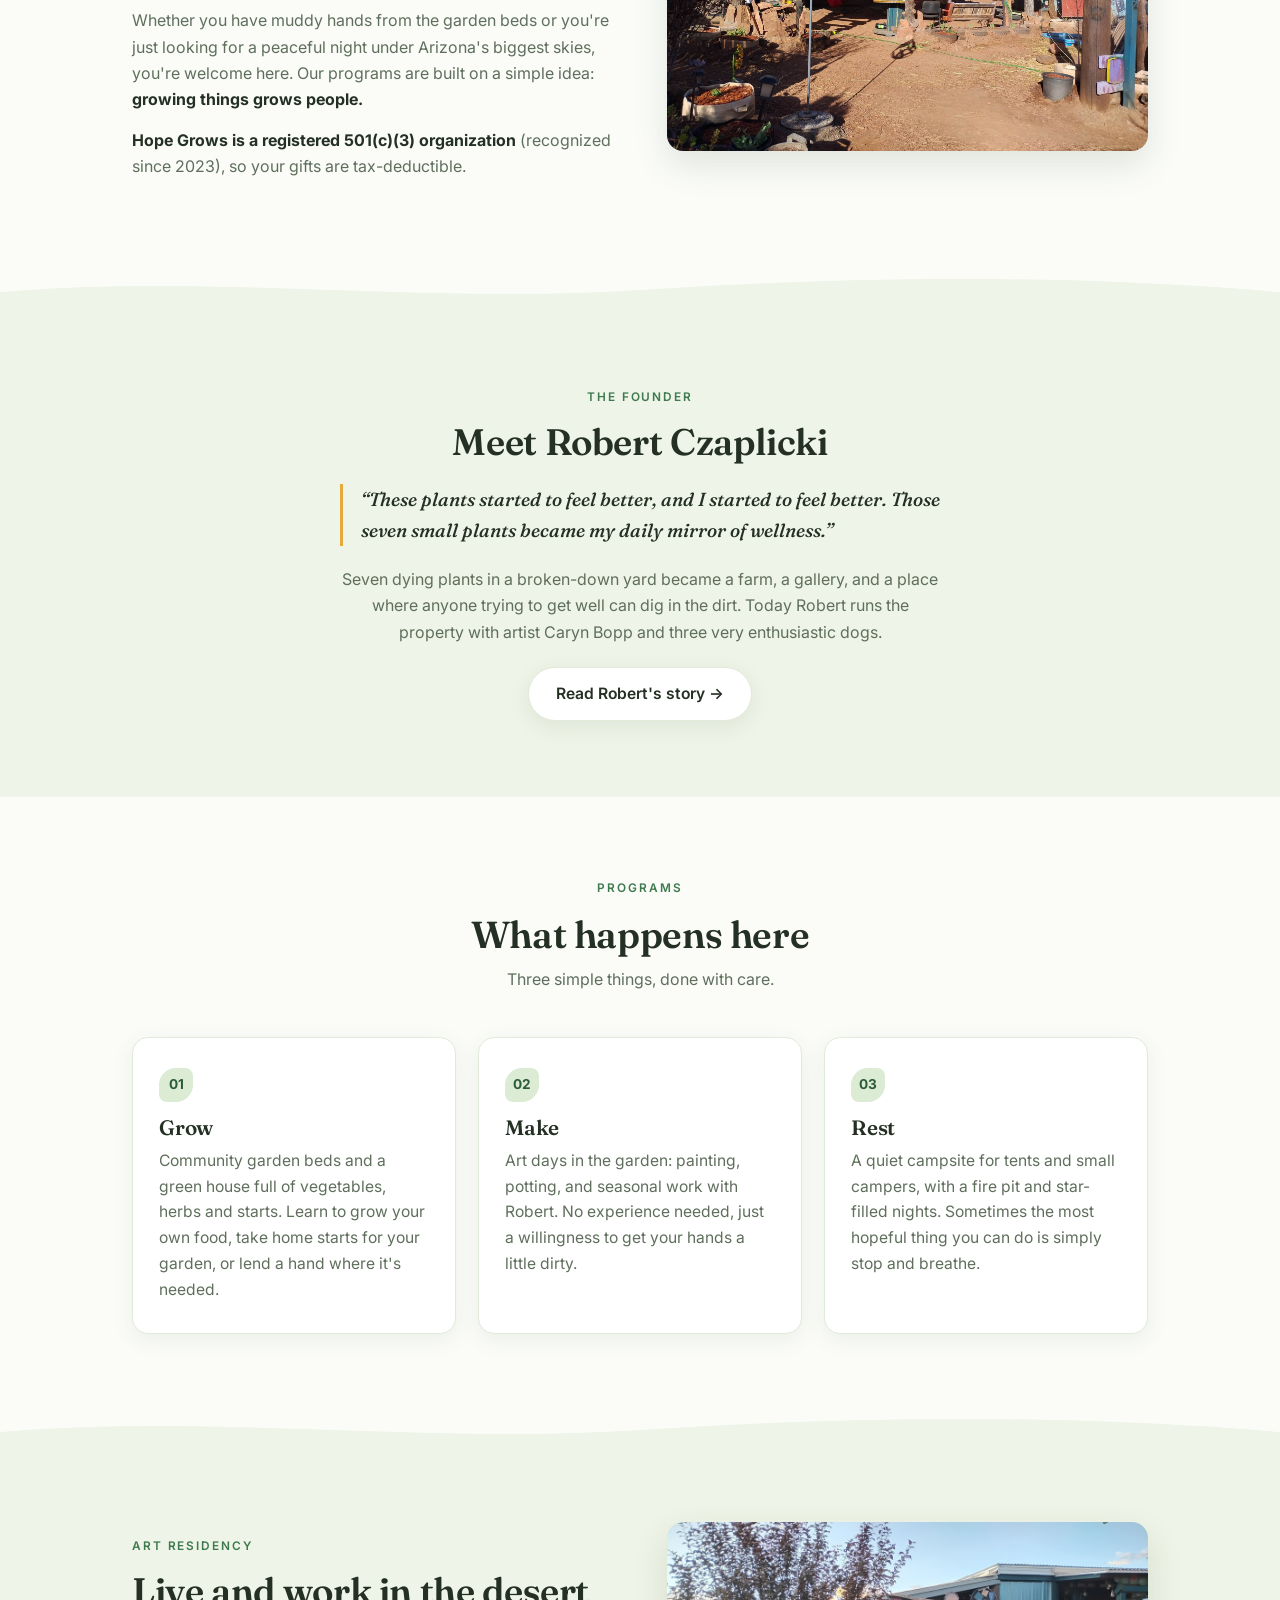
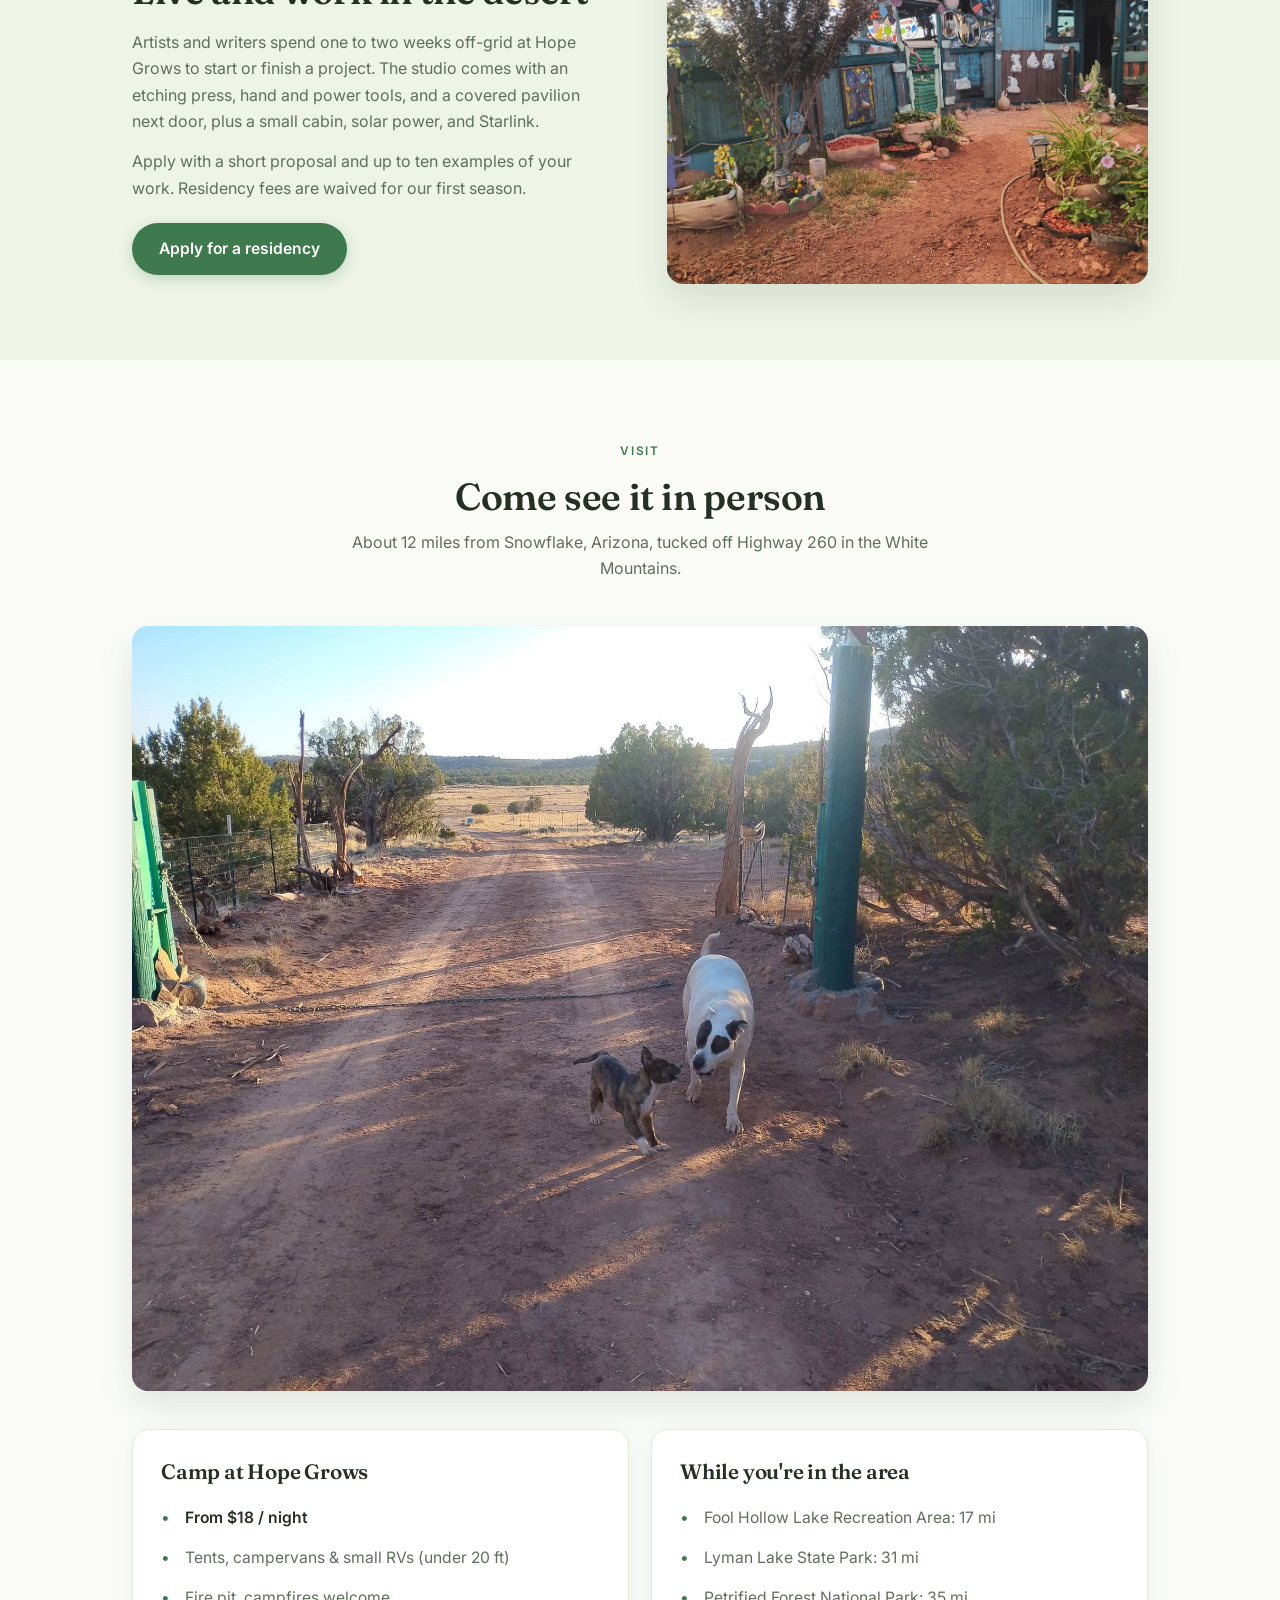
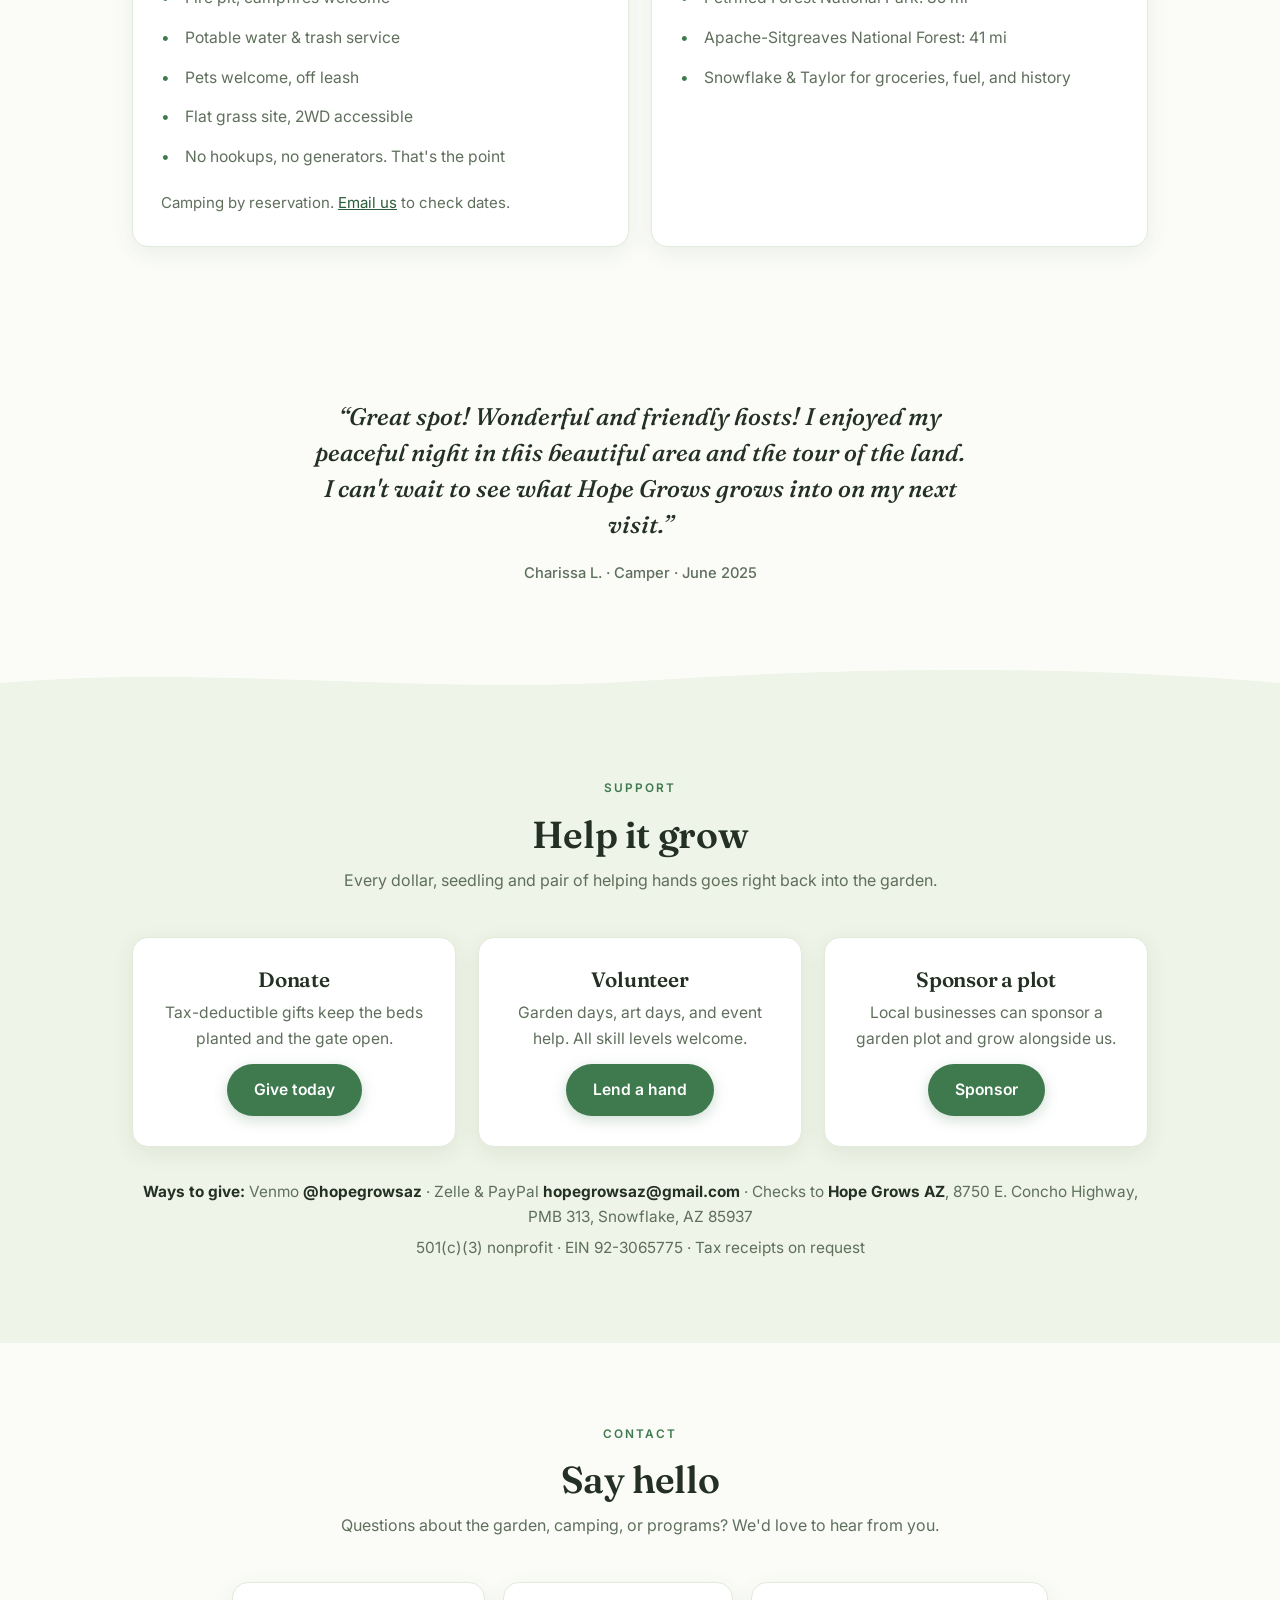
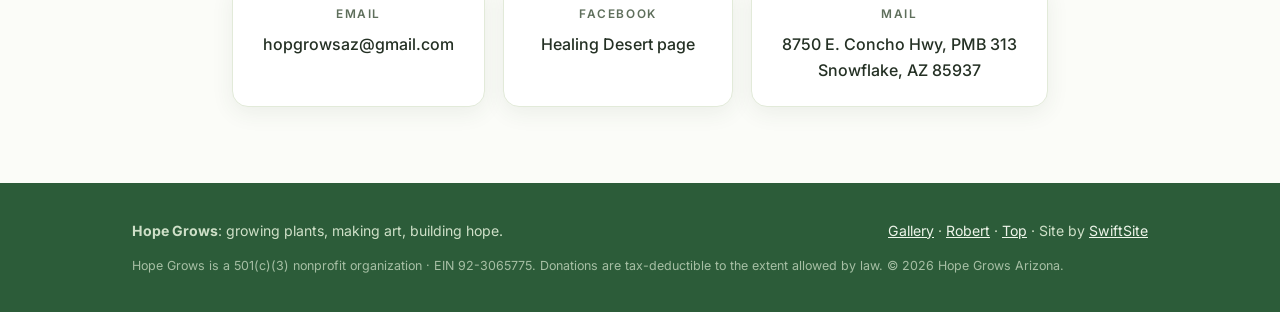
==== commit 4e4edd5a: "Remove em/en dash punctuation from all copy (AI tell)" ====
--- a/work/hope-grows/index.html
+++ b/work/hope-grows/index.html
@@ -3,17 +3,17 @@
 <head>
 <meta charset="UTF-8">
 <meta name="viewport" content="width=device-width, initial-scale=1.0">
-<title>Hope Grows — Wellness Through Plants &amp; Art · Snowflake, Arizona</title>
+<title>Hope Grows: Wellness Through Plants &amp; Art · Snowflake, Arizona</title>
 <meta name="description" content="Hope Grows is a nonprofit in the White Mountains of Arizona where wellness is achieved by growing plants and making art. Founded by Robert Czaplicki. Community garden, art residency, and quiet camping near Snowflake, AZ.">
 <!--
-  HOPE GROWS — static site (index / gallery / robert).
+  HOPE GROWS static site (index / gallery / robert).
   EDIT BEFORE GOING LIVE:
     - email addresses (hopgrowsaz@gmail.com, hopegrowsartresidency@gmail.com)
-    - photos in assets/photos & assets/gallery — all REAL photos (Hipcamp +
+    - photos in assets/photos & assets/gallery: all REAL photos (Hipcamp +
       their own hopegrowsaz.org). Add more real photos; never generated ones.
-    - content facts (EIN, address, payments) came from hopegrowsaz.org — confirm
-      with Robert. Robert's photo (robert-build.jpg) assumed to be him — confirm.
-  Robert does NOT sell his art — it decorates the property.
+    - content facts (EIN, address, payments) came from hopegrowsaz.org, so confirm
+      all of it with Robert, including that robert-build.jpg really shows him.
+  Robert does NOT sell his art; it decorates the property.
 -->
 <link rel="preconnect" href="https://fonts.googleapis.com">
 <link rel="preconnect" href="https://fonts.gstatic.com" crossorigin>
@@ -121,7 +121,7 @@
       <article class="card reveal">
         <div class="leaf-dot">02</div>
         <h3>Make</h3>
-        <p>Art days in the garden — painting, potting, and seasonal work with Robert.
+        <p>Art days in the garden: painting, potting, and seasonal work with Robert.
           No experience needed, just a willingness to get your hands a little dirty.</p>
       </article>
       <article class="card reveal">
@@ -143,7 +143,7 @@
       <h2>Live and work in the desert</h2>
       <p>Artists and writers spend one to two weeks off-grid at Hope Grows to start or
         finish a project. The studio comes with an etching press, hand and power tools,
-        and a covered pavilion next door — plus a small cabin, solar power, and Starlink.</p>
+        and a covered pavilion next door, plus a small cabin, solar power, and Starlink.</p>
       <p>Apply with a short proposal and up to ten examples of your work. Residency fees
         are waived for our first season.</p>
       <a class="btn" href="mailto:hopegrowsartresidency@gmail.com?subject=Art%20Residency" style="margin-top:8px">Apply for a residency</a>
@@ -170,25 +170,25 @@
         <ul>
           <li><span class="price">From $18 / night</span></li>
           <li>Tents, campervans &amp; small RVs (under 20 ft)</li>
-          <li>Fire pit — campfires welcome</li>
+          <li>Fire pit, campfires welcome</li>
           <li>Potable water &amp; trash service</li>
           <li>Pets welcome, off leash</li>
           <li>Flat grass site, 2WD accessible</li>
-          <li>No hookups, no generators — that's the point</li>
+          <li>No hookups, no generators. That's the point</li>
         </ul>
         <p style="margin-top:14px;color:var(--muted);font-size:0.94rem">
-          Camping by reservation —
-          <a href="mailto:hopgrowsaz@gmail.com?subject=Camping%20reservation%20request">email us</a>
+          Camping by reservation.
+          <a href="mailto:hopgrowsaz@gmail.com?subject=Camping%20reservation%20request">Email us</a>
           to check dates.</p>
       </div>
       <div class="visit-card reveal">
         <h3>While you're in the area</h3>
         <ul>
-          <li>Fool Hollow Lake Recreation Area — 17 mi</li>
-          <li>Lyman Lake State Park — 31 mi</li>
-          <li>Petrified Forest National Park — 35 mi</li>
-          <li>Apache-Sitgreaves National Forest — 41 mi</li>
-          <li>Snowflake &amp; Taylor — groceries, fuel, and history</li>
+          <li>Fool Hollow Lake Recreation Area: 17 mi</li>
+          <li>Lyman Lake State Park: 31 mi</li>
+          <li>Petrified Forest National Park: 35 mi</li>
+          <li>Apache-Sitgreaves National Forest: 41 mi</li>
+          <li>Snowflake &amp; Taylor for groceries, fuel, and history</li>
         </ul>
       </div>
     </div>
@@ -220,7 +220,7 @@
       </div>
       <div class="card reveal" style="text-align:center">
         <h3>Volunteer</h3>
-        <p>Garden days, art days, and event help — all skill levels welcome.</p>
+        <p>Garden days, art days, and event help. All skill levels welcome.</p>
         <a class="btn" href="mailto:hopgrowsaz@gmail.com?subject=Volunteering%20at%20Hope%20Grows" style="margin-top:12px">Lend a hand</a>
       </div>
       <div class="card reveal" style="text-align:center">
@@ -265,7 +265,7 @@
 <footer>
   <div class="container">
     <div class="footer-inner">
-      <div><strong>Hope Grows</strong> — growing plants, making art, building hope.</div>
+      <div><strong>Hope Grows</strong>: growing plants, making art, building hope.</div>
       <div><a href="gallery.html">Gallery</a> · <a href="robert.html">Robert</a> · <a href="index.html#top">Top</a> · Site by <a href="../../index.html">SwiftSite</a></div>
     </div>
     <p class="fine">Hope Grows is a 501(c)(3) nonprofit organization · EIN 92-3065775. Donations are tax-deductible
--- a/work/hope-grows/assets/site.css
+++ b/work/hope-grows/assets/site.css
@@ -1,4 +1,4 @@
-/* Hope Grows — simple, friendly, alive. v8 */
+/* Hope Grows: simple, friendly, alive. v8 */
 
 :root {
   --bg: #fbfcf8;
@@ -76,7 +76,7 @@
   margin-bottom: 14px;
 }
 
-/* squiggle underline — one small hand-drawn touch */
+/* squiggle underline: one small hand-drawn touch */
 .squiggle { position: relative; white-space: nowrap; }
 .squiggle::after {
   content: "";
@@ -177,7 +177,7 @@
 .photo img { width: 100%; height: auto; transition: transform 0.5s ease; }
 .photo:hover img { transform: scale(1.02); }
 
-/* wavy divider — gentle, once per section break */
+/* wavy divider: gentle, once per section break */
 .wave { display: block; width: 100%; height: 36px; color: var(--tint); }
 .wave svg { display: block; width: 100%; height: 100%; }
 
@@ -235,7 +235,7 @@
 .visit-card h3 { margin-bottom: 14px; font-size: 1.3rem; }
 .visit-card ul { list-style: none; }
 .visit-card li { padding: 7px 0 7px 24px; position: relative; color: var(--muted); font-size: 0.98rem; }
-.visit-card li::before { content: "—"; position: absolute; left: 0; color: var(--green); }
+.visit-card li::before { content: "•"; position: absolute; left: 0; color: var(--green); }
 .price { font-weight: 600; color: var(--ink); }
 
 /* testimonial */
@@ -328,7 +328,7 @@
   to { transform: rotate(4deg); }
 }
 
-/* falling leaf from clicks — AFB-style canvas burst (drawn leaves, no DOM nodes) */
+/* falling leaf from clicks: AFB-style canvas burst (drawn leaves, no DOM nodes) */
 #leafs {
   position: fixed;
   inset: 0;
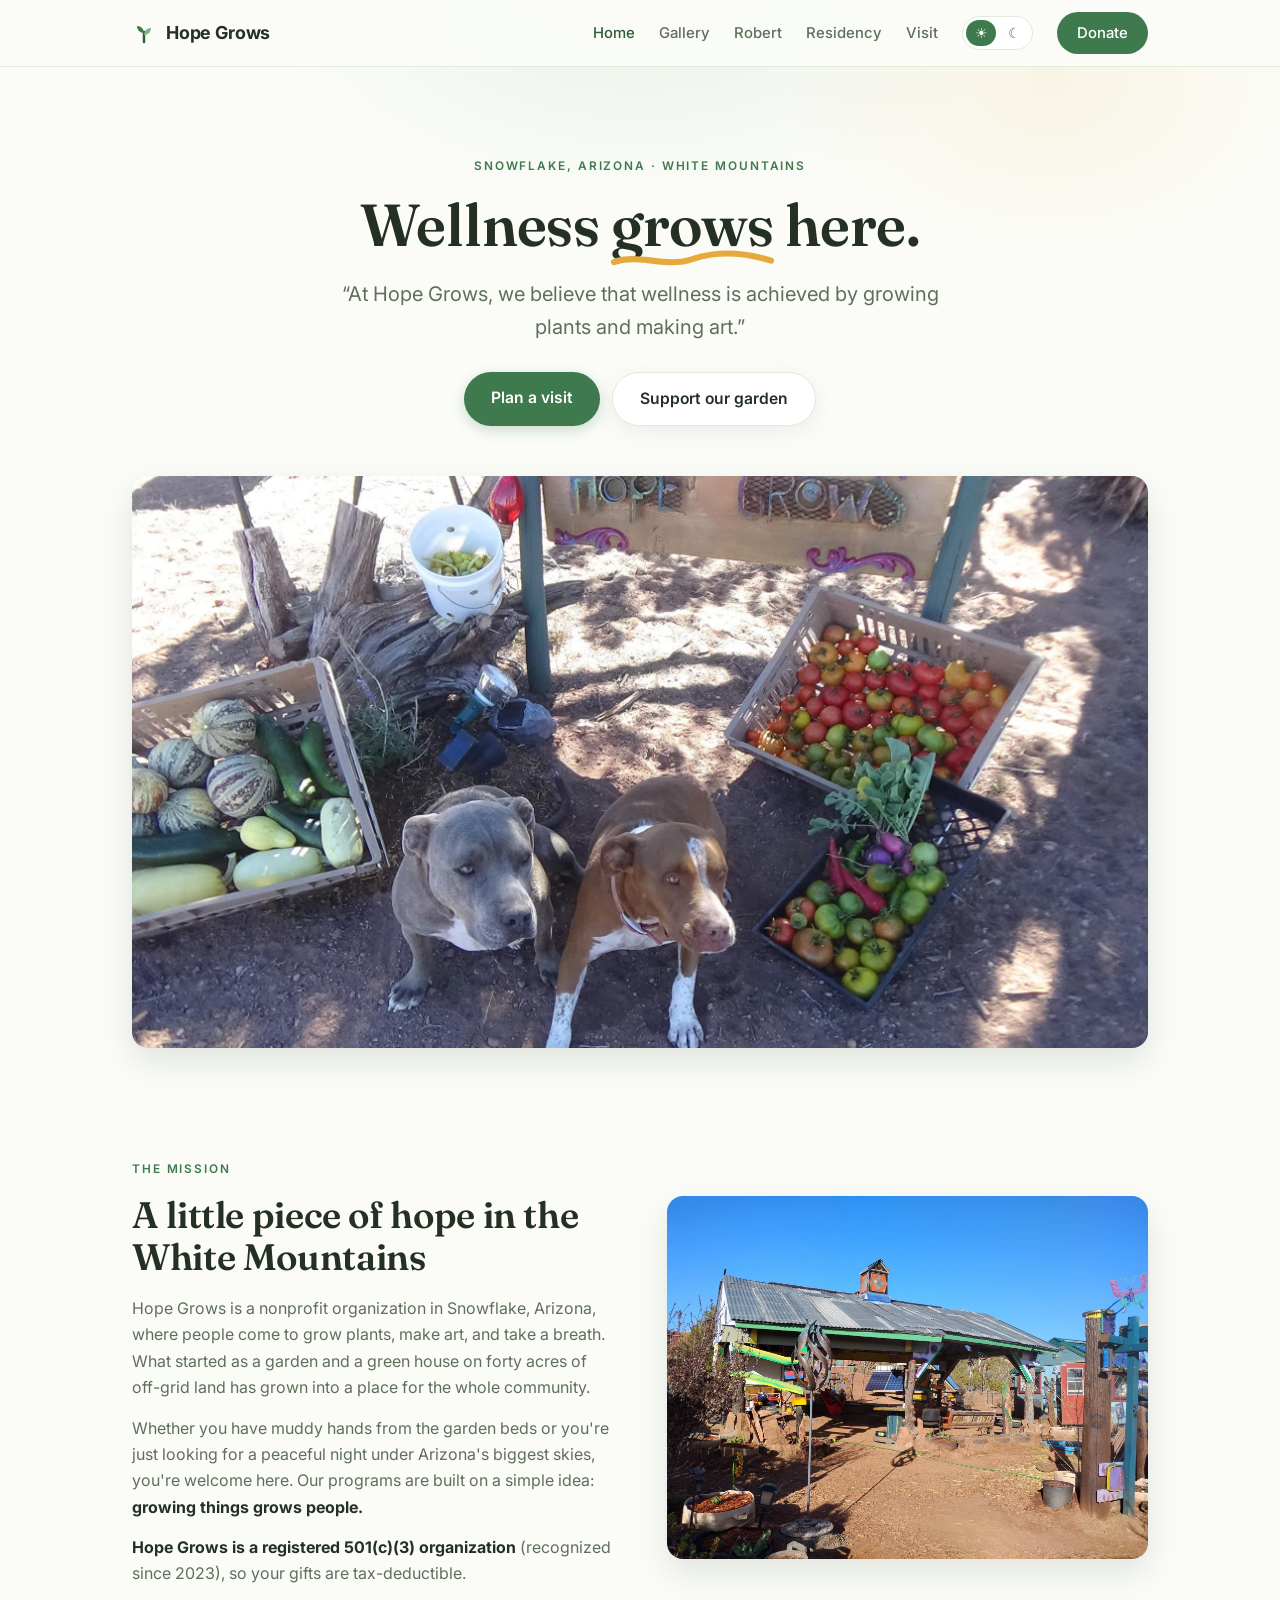
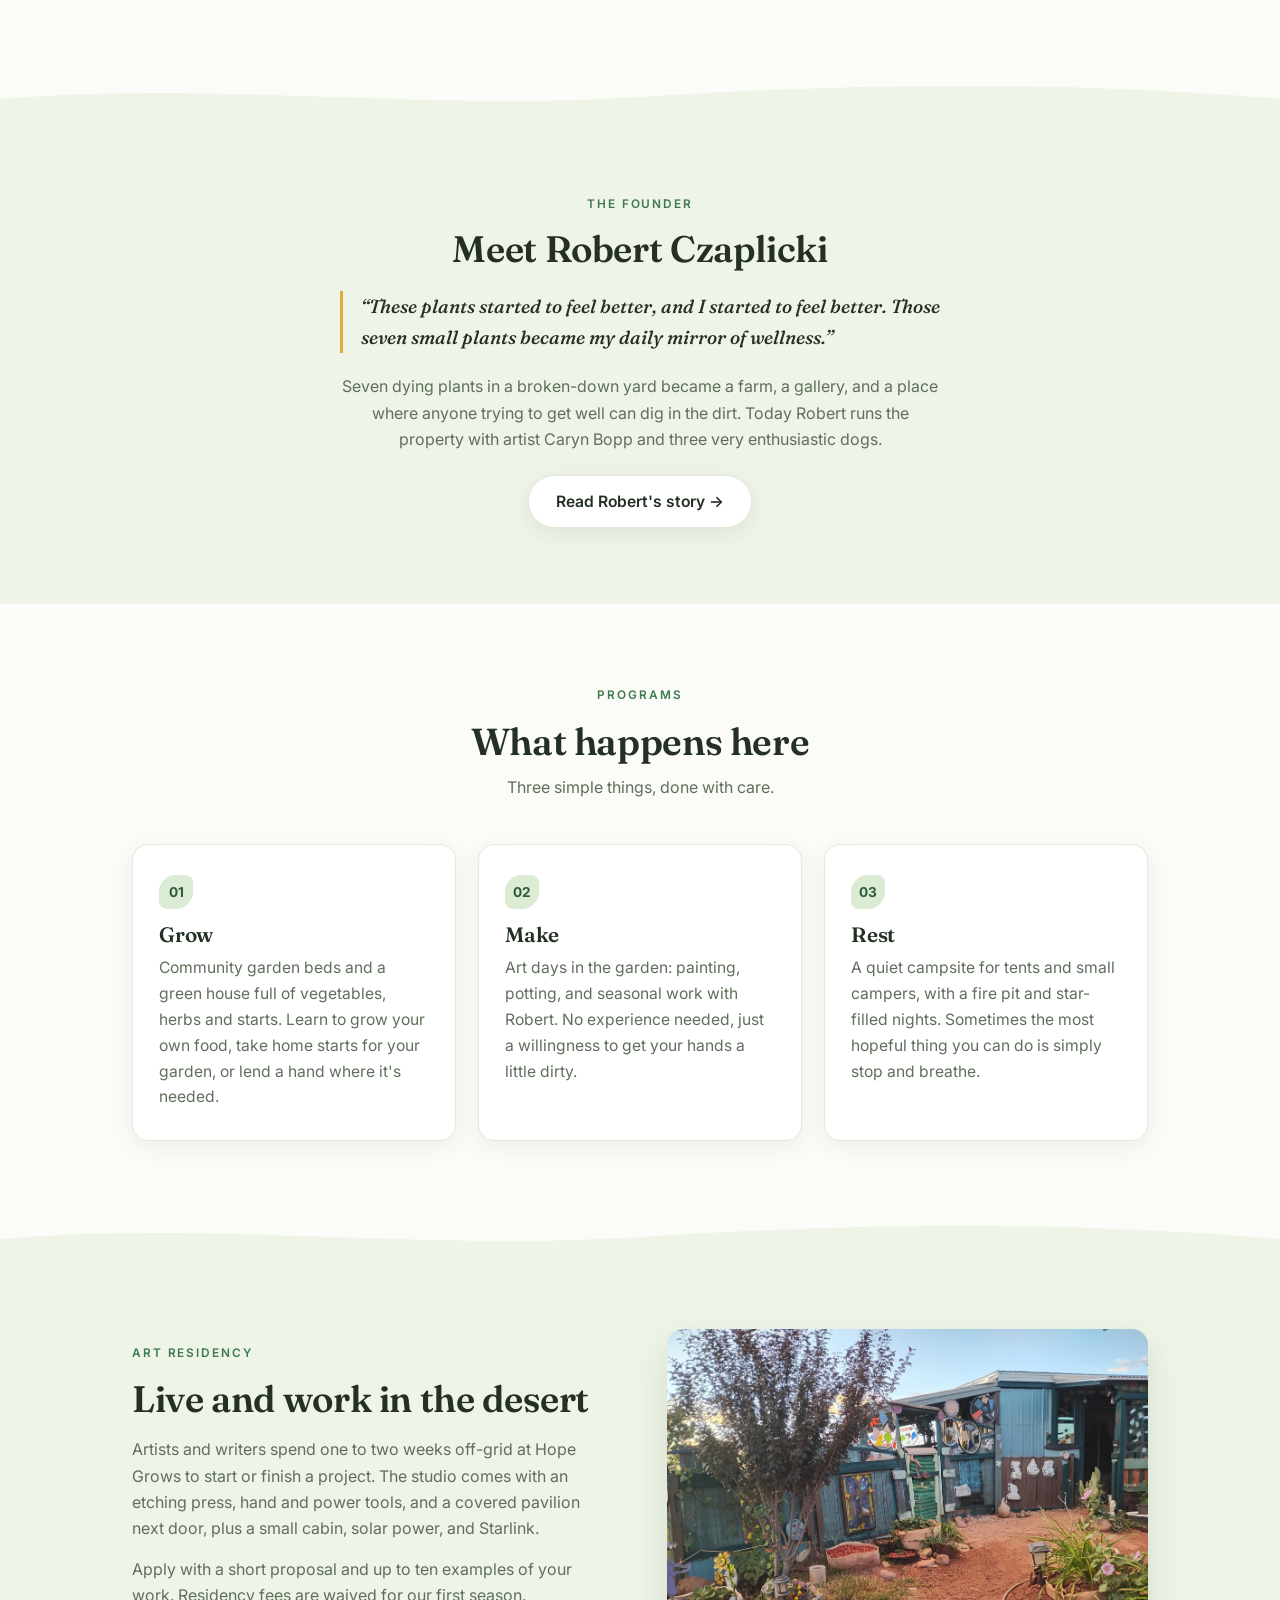
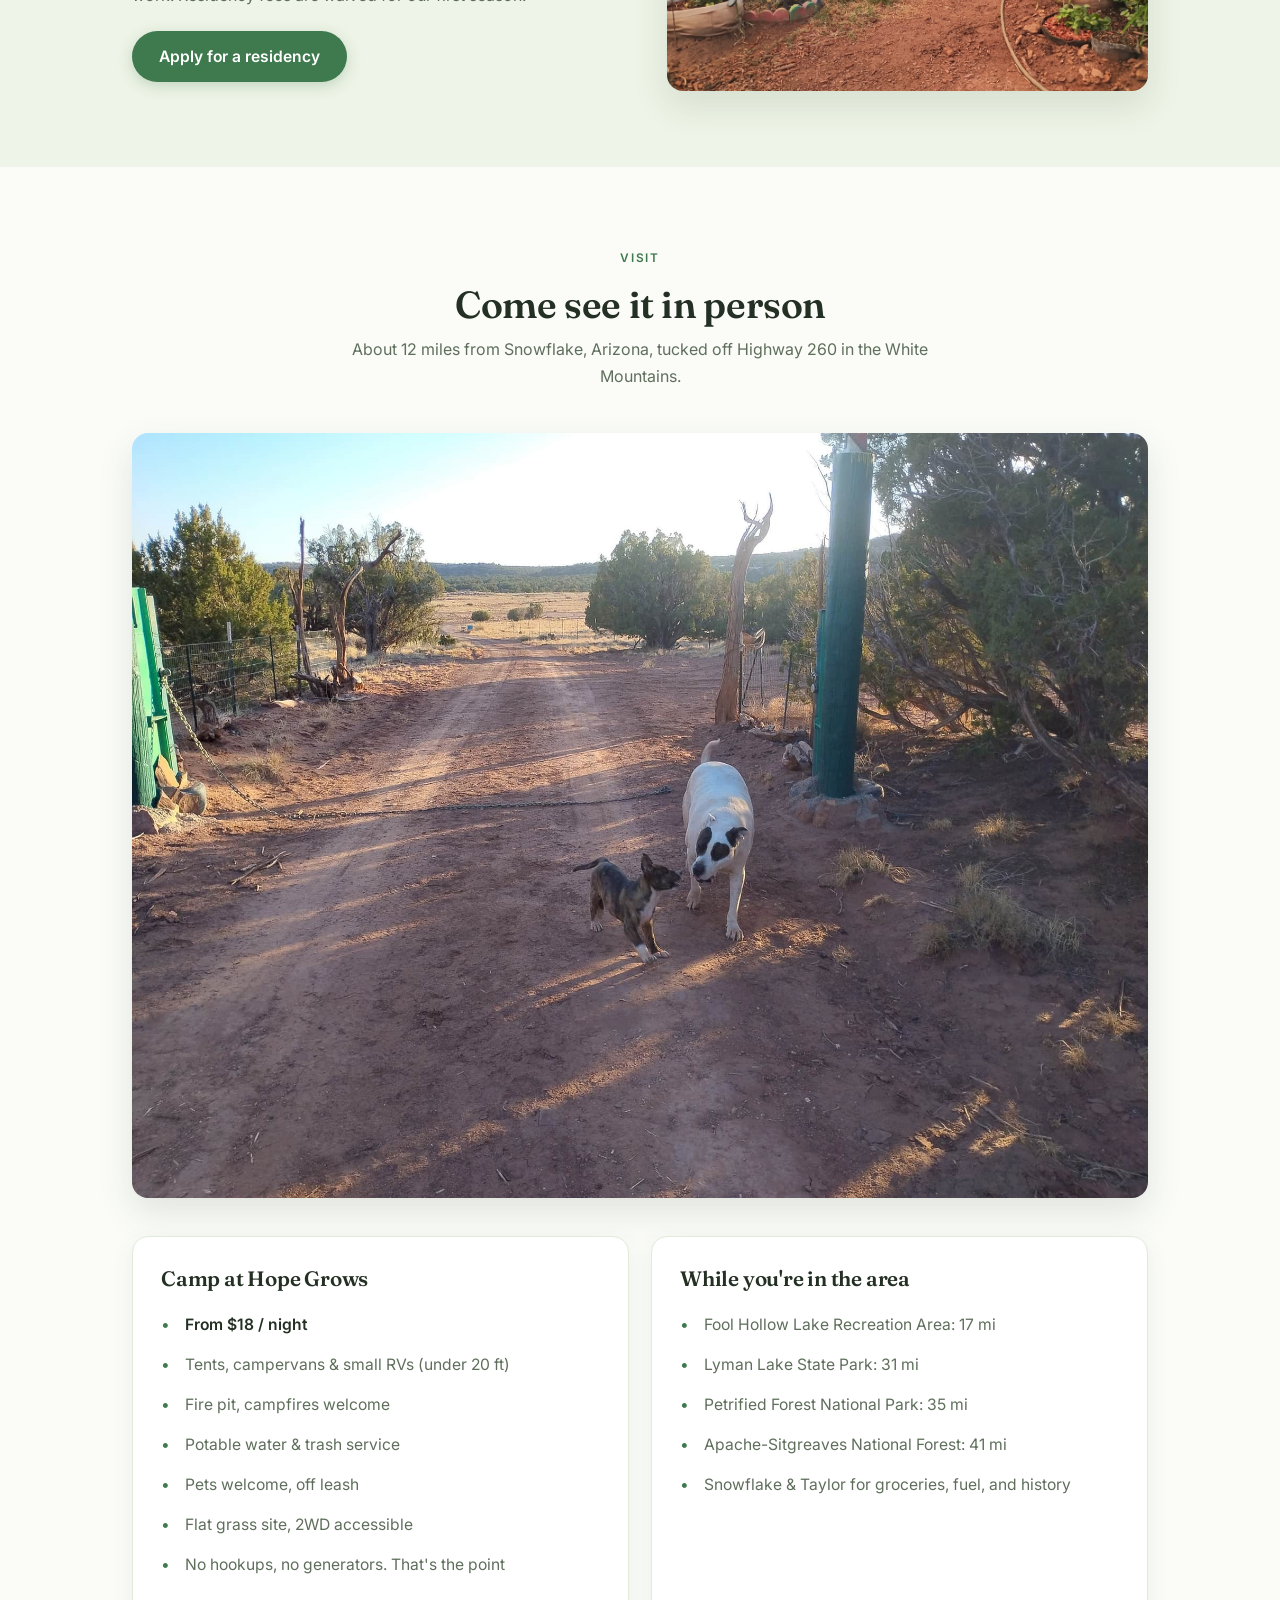
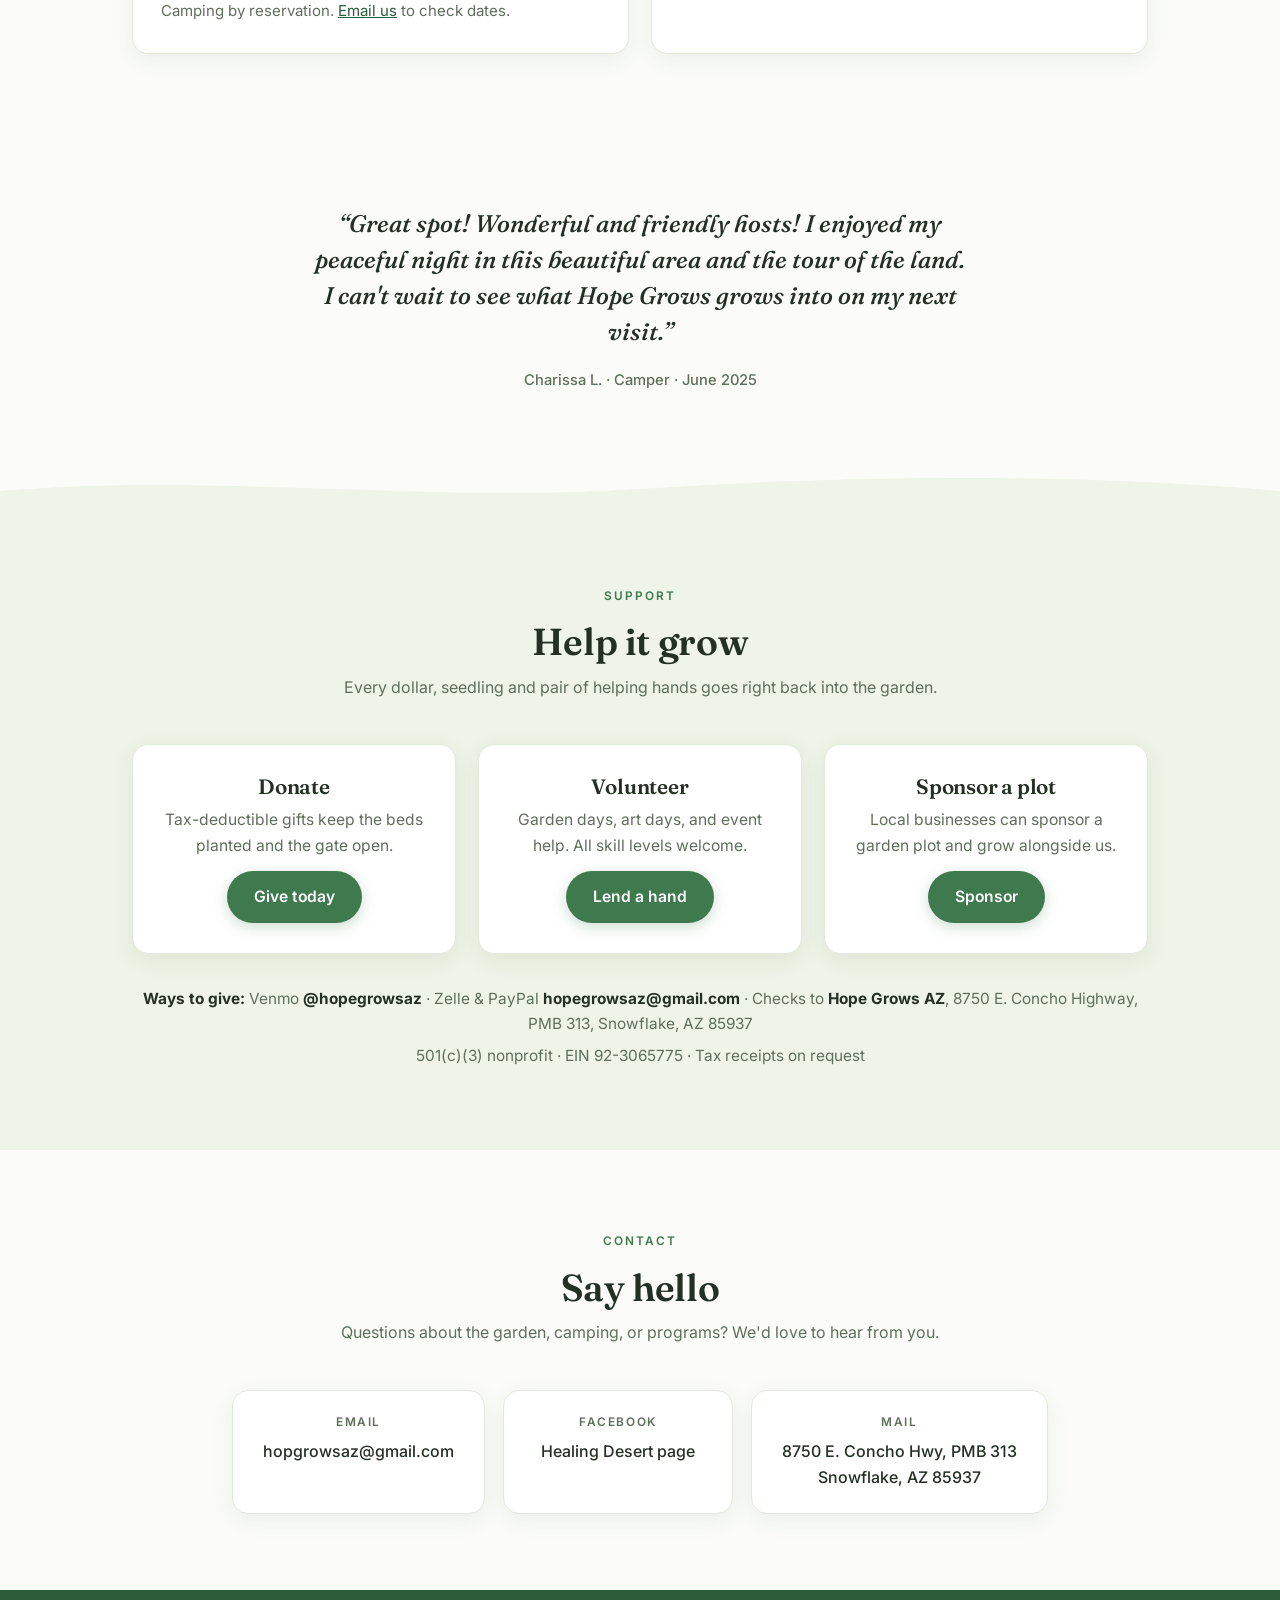
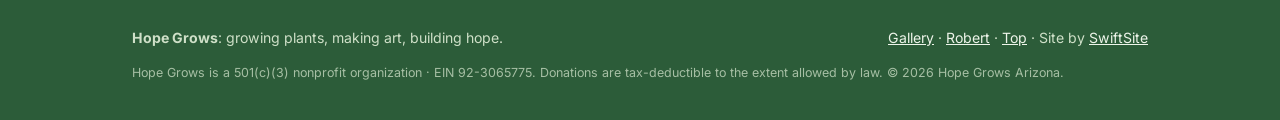
==== commit 0ea83364: "Homepage hero: the two pit bulls banner from hopegrowsaz.org, plus gallery entry" ====
--- a/work/hope-grows/index.html
+++ b/work/hope-grows/index.html
@@ -60,7 +60,7 @@
       <a class="btn btn-ghost" href="#support">Support our garden</a>
     </div>
     <div class="photo reveal">
-      <img src="assets/photos/property-garden.jpg" alt="The garden at Hope Grows: stepping-stone path, tire planters and a blossoming tree">
+      <img src="assets/photos/two-dogs.jpg" alt="The two pit bulls, blue-grey and brown, sitting beside crates of homegrown squash and tomatoes">
     </div>
   </div>
 </header>
